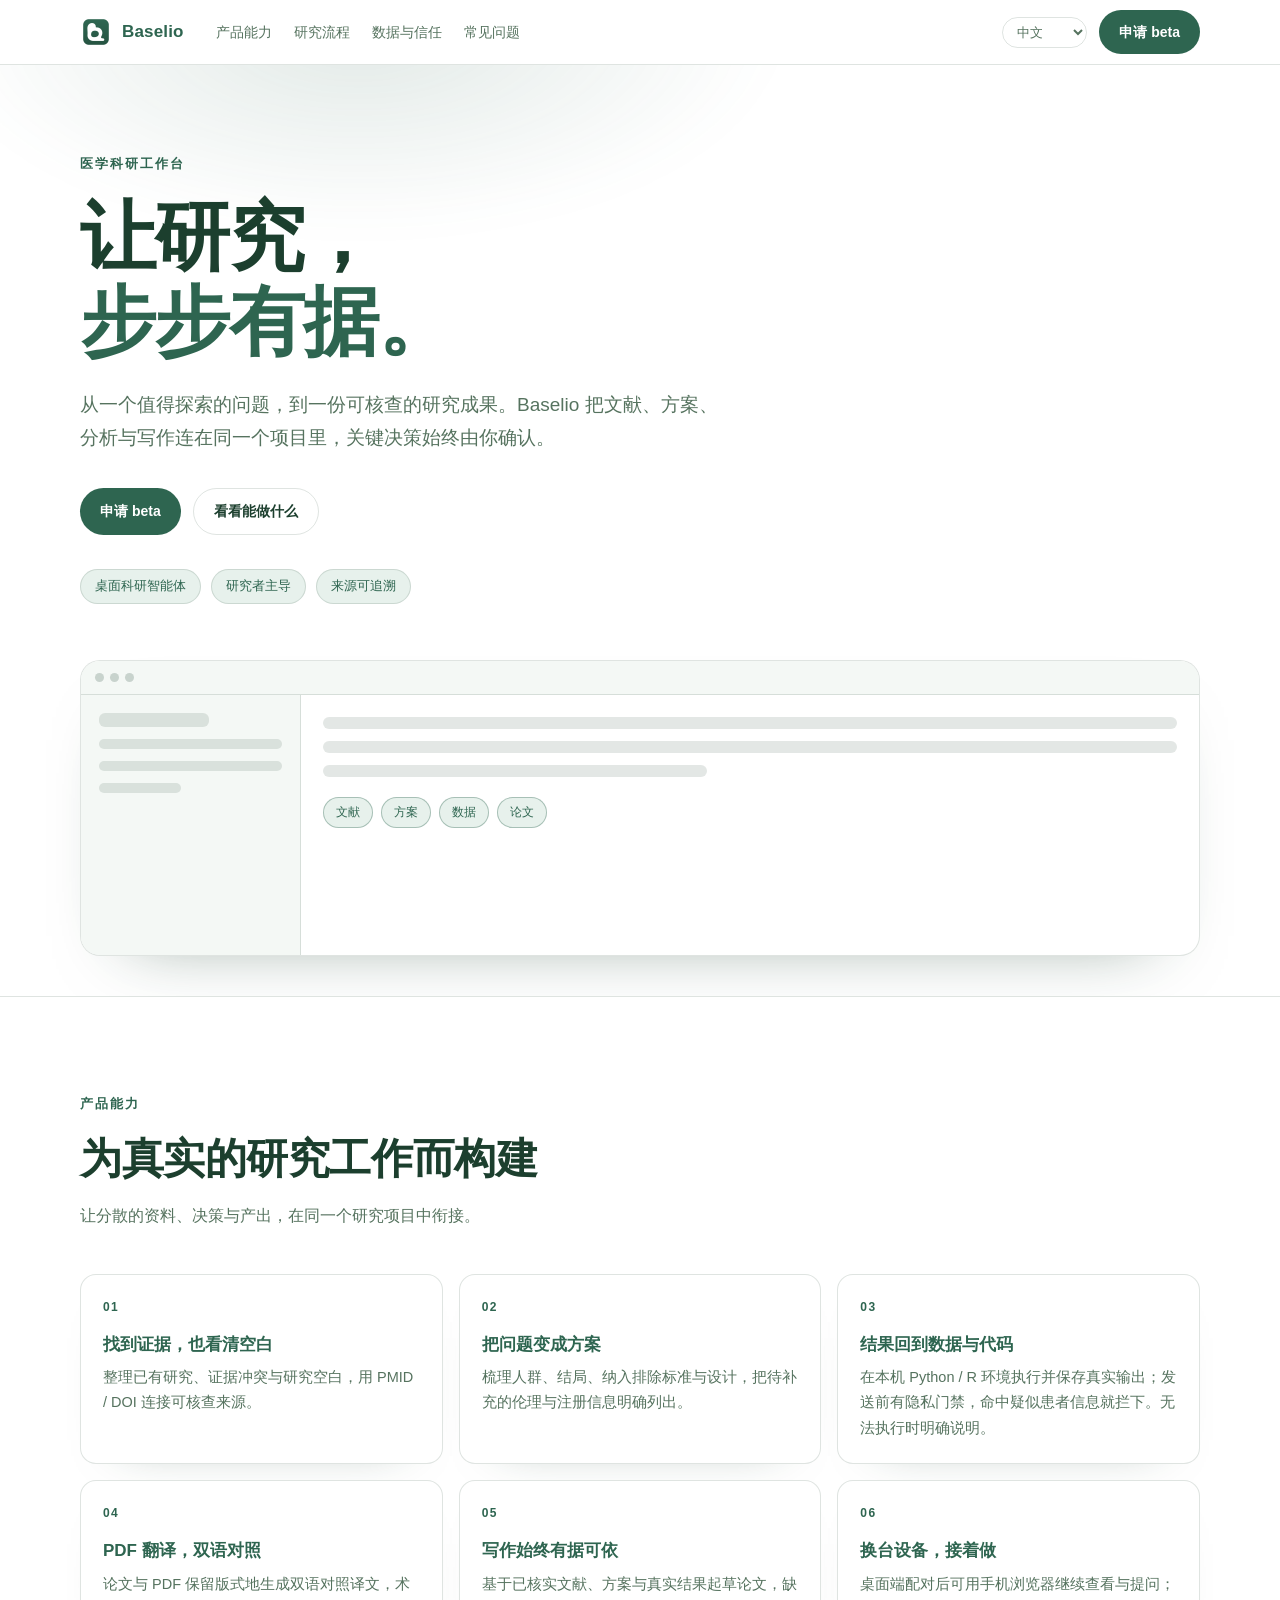
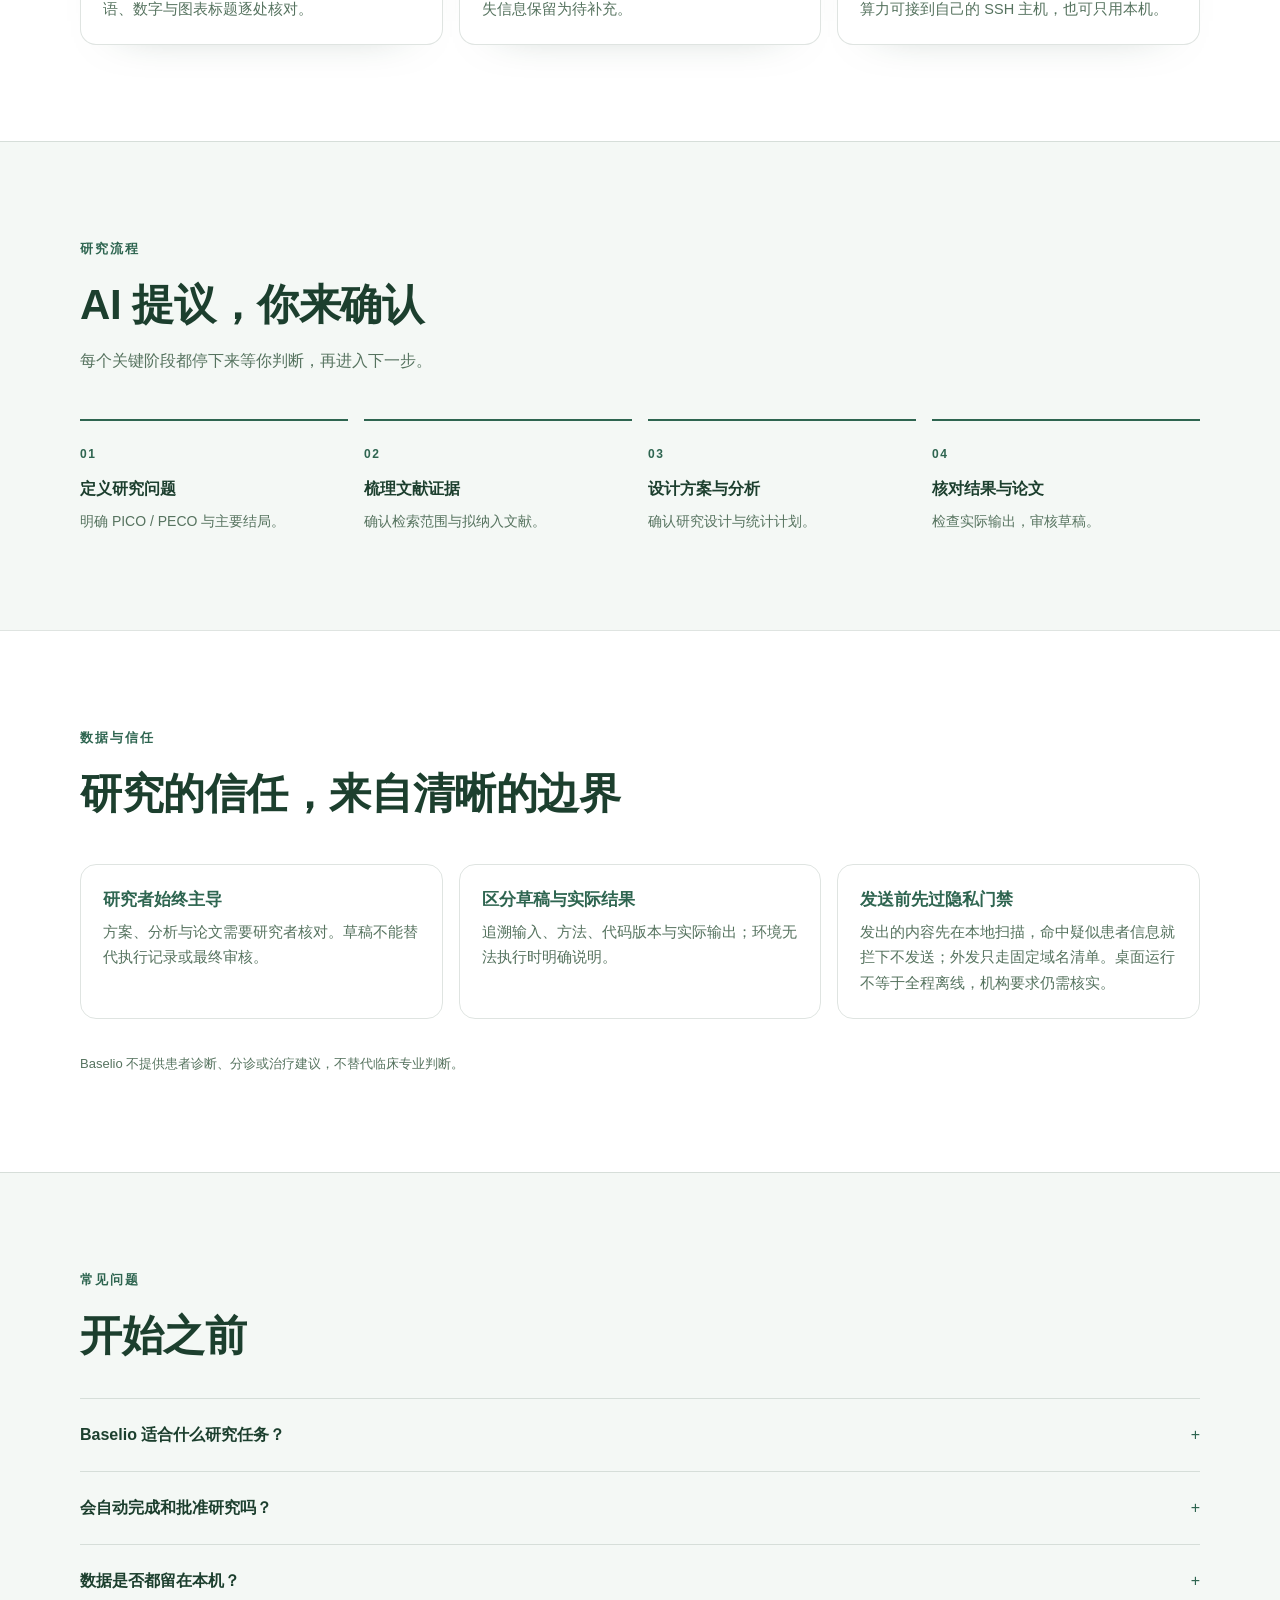
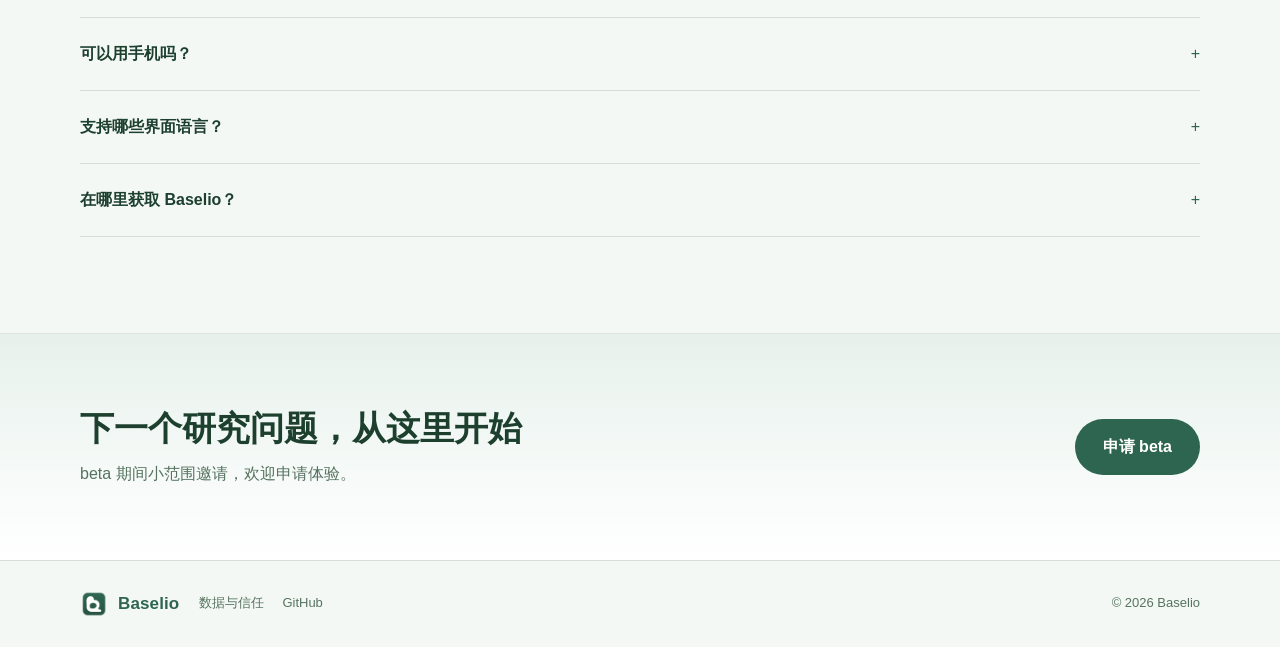
==== public/index.html @ 7313aa46 "Add the Baselio site source (static, zh/en/ja) with Pages deploy workflow" ====
<!doctype html>
<html lang="zh">
  <head>
    <meta charset="utf-8" />
    <meta name="viewport" content="width=device-width, initial-scale=1" />
    <title>Baselio — 让研究，步步有据</title>
    <meta name="description" content="Baselio 把文献、方案、分析与写作连在同一个研究项目里，关键决策始终由研究者确认。" />
    <link rel="icon" href="logo.png" />
    <link rel="stylesheet" href="styles.css" />
  </head>
  <body>
    <header class="site-header" id="top">
      <div class="wrap header-inner">
        <a class="brand" href="#top">
          <img src="logo.png" alt="" width="32" height="32" />
          <span class="brand-name">Baselio</span>
        </a>
        <nav class="nav" aria-label="主导航">
          <a href="#capabilities" data-i18n="nav.capabilities">产品能力</a>
          <a href="#workflow" data-i18n="nav.workflow">研究流程</a>
          <a href="#trust" data-i18n="nav.trust">数据与信任</a>
          <a href="#faq" data-i18n="nav.faq">常见问题</a>
        </nav>
        <div class="header-actions">
          <select id="language" class="lang" aria-label="选择语言">
            <option value="zh">中文</option>
            <option value="en">English</option>
            <option value="ja">日本語</option>
          </select>
          <a class="btn btn-primary" href="#start" data-i18n="nav.cta">申请 beta</a>
        </div>
      </div>
    </header>

    <main>
      <section class="hero">
        <div class="wrap">
          <p class="eyebrow" data-i18n="hero.eyebrow">医学科研工作台</p>
          <h1>
            <span data-i18n="hero.line1">让研究，</span><br />
            <em data-i18n="hero.line2">步步有据。</em>
          </h1>
          <p class="lede" data-i18n="hero.lede">
            从一个值得探索的问题，到一份可核查的研究成果。Baselio
            把文献、方案、分析与写作连在同一个项目里，关键决策始终由你确认。
          </p>
          <div class="hero-actions">
            <a class="btn btn-primary" href="#start" data-i18n="hero.ctaPrimary">申请 beta</a>
            <a class="btn btn-ghost" href="#capabilities" data-i18n="hero.ctaSecondary">看看能做什么</a>
          </div>
          <ul class="pills" aria-label="产品特性">
            <li data-i18n="hero.pill1">桌面科研智能体</li>
            <li data-i18n="hero.pill2">研究者主导</li>
            <li data-i18n="hero.pill3">来源可追溯</li>
          </ul>
        </div>
        <div class="wrap hero-visual" aria-hidden="true">
          <div class="screen">
            <div class="screen-bar"><span></span><span></span><span></span></div>
            <div class="screen-body">
              <div class="screen-side">
                <div class="sk sk-title"></div>
                <div class="sk"></div>
                <div class="sk"></div>
                <div class="sk sk-short"></div>
              </div>
              <div class="screen-main">
                <div class="sk sk-line"></div>
                <div class="sk sk-line"></div>
                <div class="sk sk-line sk-short"></div>
                <div class="chips">
                  <span>文献</span><span>方案</span><span>数据</span><span>论文</span>
                </div>
              </div>
            </div>
          </div>
        </div>
      </section>

      <section class="section" id="capabilities">
        <div class="wrap">
          <p class="eyebrow" data-i18n="cap.eyebrow">产品能力</p>
          <h2 data-i18n="cap.title">为真实的研究工作而构建</h2>
          <p class="section-lede" data-i18n="cap.lede">
            让分散的资料、决策与产出，在同一个研究项目中衔接。
          </p>
          <div class="grid grid-3">
            <article class="card">
              <span class="card-num">01</span>
              <h3 data-i18n="cap.1.title">找到证据，也看清空白</h3>
              <p data-i18n="cap.1.body">
                整理已有研究、证据冲突与研究空白，用 PMID / DOI 连接可核查来源。
              </p>
            </article>
            <article class="card">
              <span class="card-num">02</span>
              <h3 data-i18n="cap.2.title">把问题变成方案</h3>
              <p data-i18n="cap.2.body">
                梳理人群、结局、纳入排除标准与设计，把待补充的伦理与注册信息明确列出。
              </p>
            </article>
            <article class="card">
              <span class="card-num">03</span>
              <h3 data-i18n="cap.3.title">结果回到数据与代码</h3>
              <p data-i18n="cap.3.body">
                在本机 Python / R 环境执行并保存真实输出；发送前有隐私门禁，命中疑似患者信息就拦下。无法执行时明确说明。
              </p>
            </article>
            <article class="card">
              <span class="card-num">04</span>
              <h3 data-i18n="cap.4.title">PDF 翻译，双语对照</h3>
              <p data-i18n="cap.4.body">
                论文与 PDF 保留版式地生成双语对照译文，术语、数字与图表标题逐处核对。
              </p>
            </article>
            <article class="card">
              <span class="card-num">05</span>
              <h3 data-i18n="cap.5.title">写作始终有据可依</h3>
              <p data-i18n="cap.5.body">
                基于已核实文献、方案与真实结果起草论文，缺失信息保留为待补充。
              </p>
            </article>
            <article class="card">
              <span class="card-num">06</span>
              <h3 data-i18n="cap.6.title">换台设备，接着做</h3>
              <p data-i18n="cap.6.body">
                桌面端配对后可用手机浏览器继续查看与提问；算力可接到自己的 SSH 主机，也可只用本机。
              </p>
            </article>
          </div>
        </div>
      </section>

      <section class="section section-alt" id="workflow">
        <div class="wrap">
          <p class="eyebrow" data-i18n="flow.eyebrow">研究流程</p>
          <h2 data-i18n="flow.title">AI 提议，你来确认</h2>
          <p class="section-lede" data-i18n="flow.lede">
            每个关键阶段都停下来等你判断，再进入下一步。
          </p>
          <ol class="steps">
            <li>
              <span class="step-index">01</span>
              <h3 data-i18n="flow.1.title">定义研究问题</h3>
              <p data-i18n="flow.1.body">明确 PICO / PECO 与主要结局。</p>
            </li>
            <li>
              <span class="step-index">02</span>
              <h3 data-i18n="flow.2.title">梳理文献证据</h3>
              <p data-i18n="flow.2.body">确认检索范围与拟纳入文献。</p>
            </li>
            <li>
              <span class="step-index">03</span>
              <h3 data-i18n="flow.3.title">设计方案与分析</h3>
              <p data-i18n="flow.3.body">确认研究设计与统计计划。</p>
            </li>
            <li>
              <span class="step-index">04</span>
              <h3 data-i18n="flow.4.title">核对结果与论文</h3>
              <p data-i18n="flow.4.body">检查实际输出，审核草稿。</p>
            </li>
          </ol>
        </div>
      </section>

      <section class="section" id="trust">
        <div class="wrap">
          <p class="eyebrow" data-i18n="trust.eyebrow">数据与信任</p>
          <h2 data-i18n="trust.title">研究的信任，来自清晰的边界</h2>
          <div class="grid grid-3">
            <article class="card card-plain">
              <h3 data-i18n="trust.1.title">研究者始终主导</h3>
              <p data-i18n="trust.1.body">
                方案、分析与论文需要研究者核对。草稿不能替代执行记录或最终审核。
              </p>
            </article>
            <article class="card card-plain">
              <h3 data-i18n="trust.2.title">区分草稿与实际结果</h3>
              <p data-i18n="trust.2.body">
                追溯输入、方法、代码版本与实际输出；环境无法执行时明确说明。
              </p>
            </article>
            <article class="card card-plain">
              <h3 data-i18n="trust.3.title">发送前先过隐私门禁</h3>
              <p data-i18n="trust.3.body">
                发出的内容先在本地扫描，命中疑似患者信息就拦下不发送；外发只走固定域名清单。桌面运行不等于全程离线，机构要求仍需核实。
              </p>
            </article>
          </div>
          <p class="fineprint" data-i18n="trust.note">
            Baselio 不提供患者诊断、分诊或治疗建议，不替代临床专业判断。
          </p>
        </div>
      </section>

      <section class="section section-alt" id="faq">
        <div class="wrap">
          <p class="eyebrow" data-i18n="faq.eyebrow">常见问题</p>
          <h2 data-i18n="faq.title">开始之前</h2>
          <div class="faq">
            <details>
              <summary data-i18n="faq.1.q">Baselio 适合什么研究任务？</summary>
              <p data-i18n="faq.1.a">
                医学文献综述、新颖性初步评估、研究方案设计、去标识化数据分析与论文写作。
              </p>
            </details>
            <details>
              <summary data-i18n="faq.2.q">会自动完成和批准研究吗？</summary>
              <p data-i18n="faq.2.a">
                不会。关键步骤采用「AI 提议 → 研究者确认 → 下一阶段」。
              </p>
            </details>
            <details>
              <summary data-i18n="faq.3.q">数据是否都留在本机？</summary>
              <p data-i18n="faq.3.a">
                不能仅凭桌面应用作此保证。发送前会先做隐私检查，命中疑似患者信息就不发送；外发只走固定域名清单。请仍按机构要求判断能否外发。
              </p>
            </details>
            <details>
              <summary data-i18n="faq.4.q">可以用手机吗？</summary>
              <p data-i18n="faq.4.a">
                可以。桌面端启用远程访问并完成配对后，用手机浏览器即可继续查看与提问；桌面主机需要保持开机和联网。
              </p>
            </details>
            <details>
              <summary data-i18n="faq.5.q">支持哪些界面语言？</summary>
              <p data-i18n="faq.5.a">
                界面提供中文（简繁）、日语、英语、德语、西班牙语、法语、韩语与俄语；日语是当前 beta 的主要体验语言。
              </p>
            </details>
            <details>
              <summary data-i18n="faq.6.q">在哪里获取 Baselio？</summary>
              <p data-i18n="faq.6.a">
                beta 期间通过邀请分发；正式安装包、代码签名与自动更新渠道仍在配置中。
              </p>
            </details>
          </div>
        </div>
      </section>

      <section class="cta-band" id="start">
        <div class="wrap cta-inner">
          <div>
            <h2 data-i18n="cta.title">下一个研究问题，从这里开始</h2>
            <p data-i18n="cta.body">beta 期间小范围邀请，欢迎申请体验。</p>
          </div>
          <a class="btn btn-primary btn-lg" href="mailto:hello@baselio.dev?subject=Baselio%20beta" data-i18n="cta.button">申请 beta</a>
        </div>
      </section>
    </main>

    <footer class="site-footer">
      <div class="wrap footer-inner">
        <a class="brand" href="#top">
          <img src="logo.png" alt="" width="28" height="28" />
          <span class="brand-name">Baselio</span>
        </a>
        <nav aria-label="页脚导航">
          <a href="#trust" data-i18n="nav.trust">数据与信任</a>
          <a href="https://github.com/chenglei1479-rgb/hph-health" target="_blank" rel="noopener noreferrer">GitHub</a>
        </nav>
        <p class="copyright">© 2026 Baselio</p>
      </div>
    </footer>

    <script src="app.js"></script>
  </body>
</html>
---- public/styles.css ----
:root {
  /* Light theme, green ink: the product icon is a deep forest green (#2e6550) on white. */
  --bg: #ffffff;
  --bg-soft: #f4f8f5;
  --panel: #ffffff;
  --ink: #1c3f2e;
  --muted: #56735f;
  --line: rgba(28, 63, 46, 0.14);
  --accent: #2e6550;
  --accent-hover: #275744;
  --accent-soft: #e7f1ec;
  --radius: 16px;
  --wrap: 1120px;
}

* {
  box-sizing: border-box;
}

html {
  scroll-behavior: smooth;
}

body {
  margin: 0;
  background: var(--bg);
  color: var(--ink);
  font-family: -apple-system, BlinkMacSystemFont, "Segoe UI", "Noto Sans JP", "Noto Sans SC",
    "Hiragino Sans", "Microsoft YaHei", sans-serif;
  line-height: 1.75;
  -webkit-font-smoothing: antialiased;
}

.wrap {
  width: min(100% - 40px, var(--wrap));
  margin-inline: auto;
}

a {
  color: inherit;
  text-decoration: none;
}

/* header */
.site-header {
  position: sticky;
  top: 0;
  z-index: 20;
  backdrop-filter: blur(14px);
  background: rgba(255, 255, 255, 0.86);
  border-bottom: 1px solid var(--line);
}

.header-inner {
  display: flex;
  align-items: center;
  gap: 24px;
  height: 64px;
}

.brand {
  display: inline-flex;
  align-items: center;
  gap: 10px;
  font-weight: 700;
  letter-spacing: 0.01em;
}

.brand img {
  border-radius: 8px;
  display: block;
}

.brand-name {
  font-size: 17px;
  color: var(--accent);
}

.nav {
  display: flex;
  gap: 22px;
  margin-left: 8px;
  font-size: 14px;
  color: var(--muted);
}

.nav a:hover {
  color: var(--accent);
}

.header-actions {
  margin-left: auto;
  display: flex;
  align-items: center;
  gap: 12px;
}

.lang {
  background: transparent;
  color: var(--muted);
  border: 1px solid var(--line);
  border-radius: 999px;
  padding: 6px 10px;
  font-size: 13px;
  font-family: inherit;
}

.lang:hover {
  color: var(--accent);
  border-color: var(--accent);
}

/* buttons */
.btn {
  display: inline-flex;
  align-items: center;
  justify-content: center;
  gap: 8px;
  border-radius: 999px;
  padding: 10px 20px;
  font-size: 14px;
  font-weight: 600;
  transition: transform 0.15s ease, background 0.15s ease, border-color 0.15s ease;
}

.btn:hover {
  transform: translateY(-1px);
}

.btn-primary {
  background: var(--accent);
  color: #ffffff;
}

.btn-primary:hover {
  background: var(--accent-hover);
}

.btn-ghost {
  border: 1px solid var(--line);
  color: var(--ink);
}

.btn-ghost:hover {
  border-color: var(--accent);
  color: var(--accent);
}

.btn-lg {
  padding: 14px 28px;
  font-size: 16px;
}

/* hero */
.hero {
  padding: 88px 0 40px;
  position: relative;
  overflow: hidden;
}

.hero::before {
  content: "";
  position: absolute;
  inset: -34% 26% auto -18%;
  height: 560px;
  background: radial-gradient(closest-side, rgba(46, 101, 80, 0.14), transparent 72%);
  filter: blur(18px);
  pointer-events: none;
}

.eyebrow {
  margin: 0 0 18px;
  font-size: 13px;
  letter-spacing: 0.16em;
  text-transform: uppercase;
  color: var(--accent);
  font-weight: 600;
}

.hero h1 {
  margin: 0;
  font-size: clamp(40px, 6.4vw, 76px);
  line-height: 1.12;
  letter-spacing: -0.02em;
  font-weight: 700;
  color: var(--ink);
}

.hero h1 em {
  font-style: normal;
  color: var(--accent);
}

.lede {
  margin: 24px 0 0;
  max-width: 34em;
  font-size: clamp(16px, 1.5vw, 19px);
  color: var(--muted);
}

.hero-actions {
  display: flex;
  flex-wrap: wrap;
  gap: 12px;
  margin-top: 34px;
}

.pills {
  display: flex;
  flex-wrap: wrap;
  gap: 10px;
  list-style: none;
  margin: 34px 0 0;
  padding: 0;
  font-size: 13px;
  color: var(--muted);
}

.pills li {
  border: 1px solid var(--line);
  border-radius: 999px;
  padding: 5px 14px;
  background: var(--accent-soft);
  color: var(--accent);
}

/* hero visual (placeholder screen, no external assets) */
.hero-visual {
  margin-top: 56px;
}

.screen {
  border: 1px solid var(--line);
  border-radius: 20px;
  background: #ffffff;
  box-shadow: 0 30px 70px -50px rgba(28, 63, 46, 0.55);
  overflow: hidden;
}

.screen-bar {
  display: flex;
  gap: 6px;
  padding: 12px 14px;
  border-bottom: 1px solid var(--line);
  background: var(--bg-soft);
}

.screen-bar span {
  width: 9px;
  height: 9px;
  border-radius: 50%;
  background: rgba(28, 63, 46, 0.2);
}

.screen-body {
  display: grid;
  grid-template-columns: 220px 1fr;
  min-height: 260px;
}

.screen-side {
  border-right: 1px solid var(--line);
  padding: 18px;
  display: grid;
  gap: 12px;
  align-content: start;
  background: var(--bg-soft);
}

.screen-main {
  padding: 22px;
  display: grid;
  gap: 12px;
  align-content: start;
}

.sk {
  height: 10px;
  border-radius: 6px;
  background: rgba(28, 63, 46, 0.12);
}

.sk-title {
  width: 60%;
  height: 14px;
}

.sk-short {
  width: 45%;
}

.sk-line {
  height: 12px;
}

.chips {
  display: flex;
  gap: 8px;
  margin-top: 8px;
  font-size: 12px;
  color: var(--accent);
}

.chips span {
  border: 1px solid rgba(46, 101, 80, 0.35);
  border-radius: 999px;
  padding: 4px 12px;
  background: var(--accent-soft);
}

/* sections */
.section {
  padding: 96px 0;
  border-top: 1px solid var(--line);
}

.section-alt {
  background: var(--bg-soft);
}

.section h2 {
  margin: 0;
  font-size: clamp(28px, 3.6vw, 42px);
  line-height: 1.24;
  letter-spacing: -0.01em;
  color: var(--ink);
}

.section-lede {
  margin: 16px 0 0;
  max-width: 36em;
  color: var(--muted);
}

.grid {
  display: grid;
  gap: 16px;
  margin-top: 44px;
}

.grid-4 {
  grid-template-columns: repeat(4, 1fr);
}

.grid-3 {
  grid-template-columns: repeat(3, 1fr);
}

.card {
  border: 1px solid var(--line);
  border-radius: var(--radius);
  padding: 22px;
  background: #ffffff;
  box-shadow: 0 20px 48px -44px rgba(28, 63, 46, 0.5);
}

.card-plain {
  background: transparent;
  box-shadow: none;
}

.card-num {
  display: block;
  font-size: 12px;
  letter-spacing: 0.12em;
  color: var(--accent);
  margin-bottom: 14px;
  font-weight: 600;
}

.card h3 {
  margin: 0 0 8px;
  font-size: 17px;
  line-height: 1.5;
  color: var(--accent);
}

.card p {
  margin: 0;
  color: var(--muted);
  font-size: 14.5px;
}

/* steps */
.steps {
  list-style: none;
  margin: 44px 0 0;
  padding: 0;
  display: grid;
  grid-template-columns: repeat(4, 1fr);
  gap: 16px;
}

.steps li {
  border-top: 2px solid var(--accent);
  padding-top: 18px;
}

.step-index {
  font-size: 12px;
  letter-spacing: 0.14em;
  color: var(--accent);
  font-weight: 600;
}

.steps h3 {
  margin: 8px 0 6px;
  font-size: 16px;
  color: var(--ink);
}

.steps p {
  margin: 0;
  color: var(--muted);
  font-size: 14px;
}

.fineprint {
  margin: 34px 0 0;
  font-size: 13px;
  color: var(--muted);
}

/* faq */
.faq {
  margin-top: 36px;
  border-top: 1px solid var(--line);
}

.faq details {
  border-bottom: 1px solid var(--line);
  padding: 4px 0;
}

.faq summary {
  cursor: pointer;
  list-style: none;
  padding: 18px 0;
  font-weight: 600;
  display: flex;
  justify-content: space-between;
  gap: 16px;
  color: var(--ink);
}

.faq summary::-webkit-details-marker {
  display: none;
}

.faq summary::after {
  content: "+";
  color: var(--accent);
  font-weight: 400;
}

.faq details[open] summary::after {
  content: "–";
}

.faq p {
  margin: 0 0 18px;
  color: var(--muted);
  max-width: 62em;
}

/* cta band */
.cta-band {
  padding: 72px 0;
  border-top: 1px solid var(--line);
  background: linear-gradient(180deg, var(--accent-soft), #ffffff);
}

.cta-inner {
  display: flex;
  align-items: center;
  justify-content: space-between;
  gap: 28px;
  flex-wrap: wrap;
}

.cta-inner h2 {
  margin: 0;
  font-size: clamp(24px, 2.8vw, 34px);
  line-height: 1.3;
  color: var(--ink);
}

.cta-inner p {
  margin: 10px 0 0;
  color: var(--muted);
}

/* footer */
.site-footer {
  border-top: 1px solid var(--line);
  padding: 28px 0;
  background: var(--bg-soft);
}

.footer-inner {
  display: flex;
  align-items: center;
  gap: 20px;
  flex-wrap: wrap;
  font-size: 13px;
  color: var(--muted);
}

.footer-inner nav {
  display: flex;
  gap: 18px;
}

.footer-inner nav a:hover {
  color: var(--accent);
}

.copyright {
  margin: 0 0 0 auto;
}

@media (max-width: 900px) {
  .nav {
    display: none;
  }

  .grid-4,
  .grid-3,
  .steps {
    grid-template-columns: 1fr 1fr;
  }

  .screen-body {
    grid-template-columns: 1fr;
  }

  .screen-side {
    display: none;
  }
}

@media (max-width: 600px) {
  .hero {
    padding-top: 56px;
  }

  .grid-4,
  .grid-3,
  .steps {
    grid-template-columns: 1fr;
  }

  .header-actions .btn {
    display: none;
  }
}
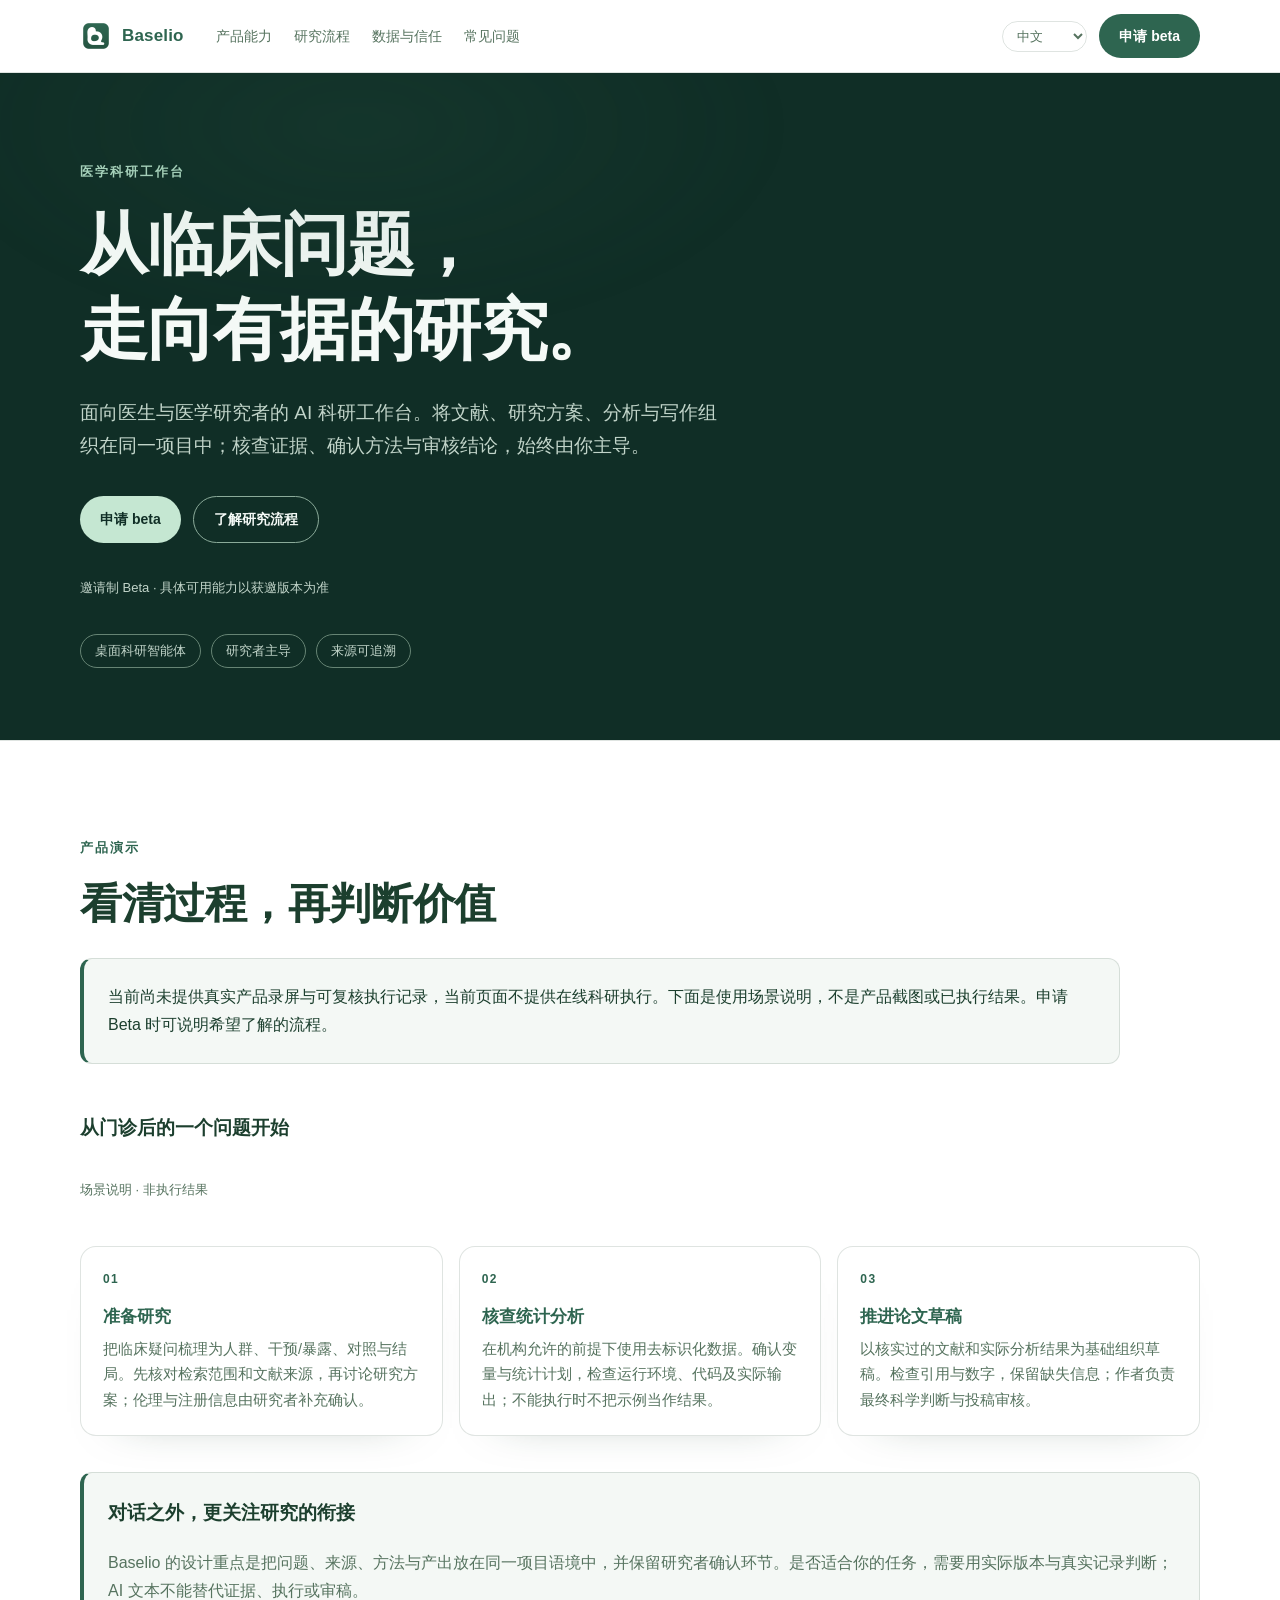
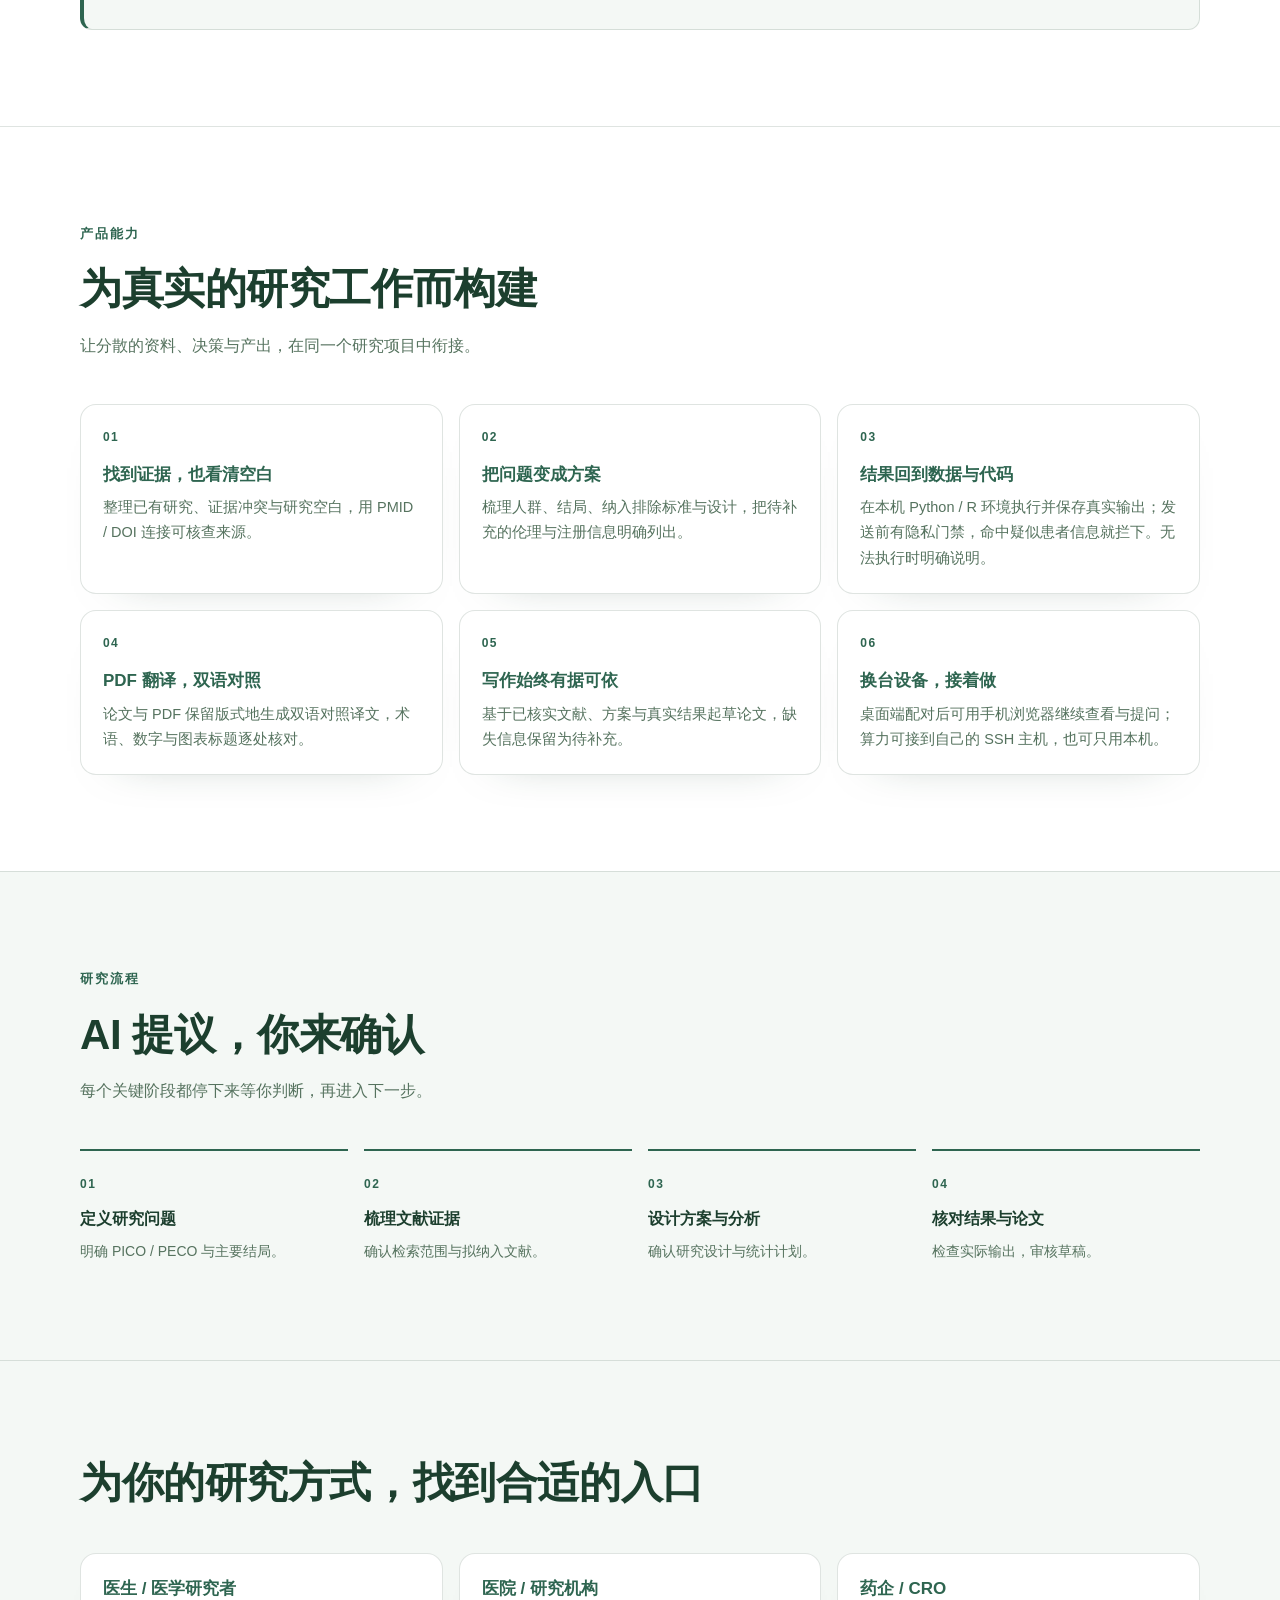
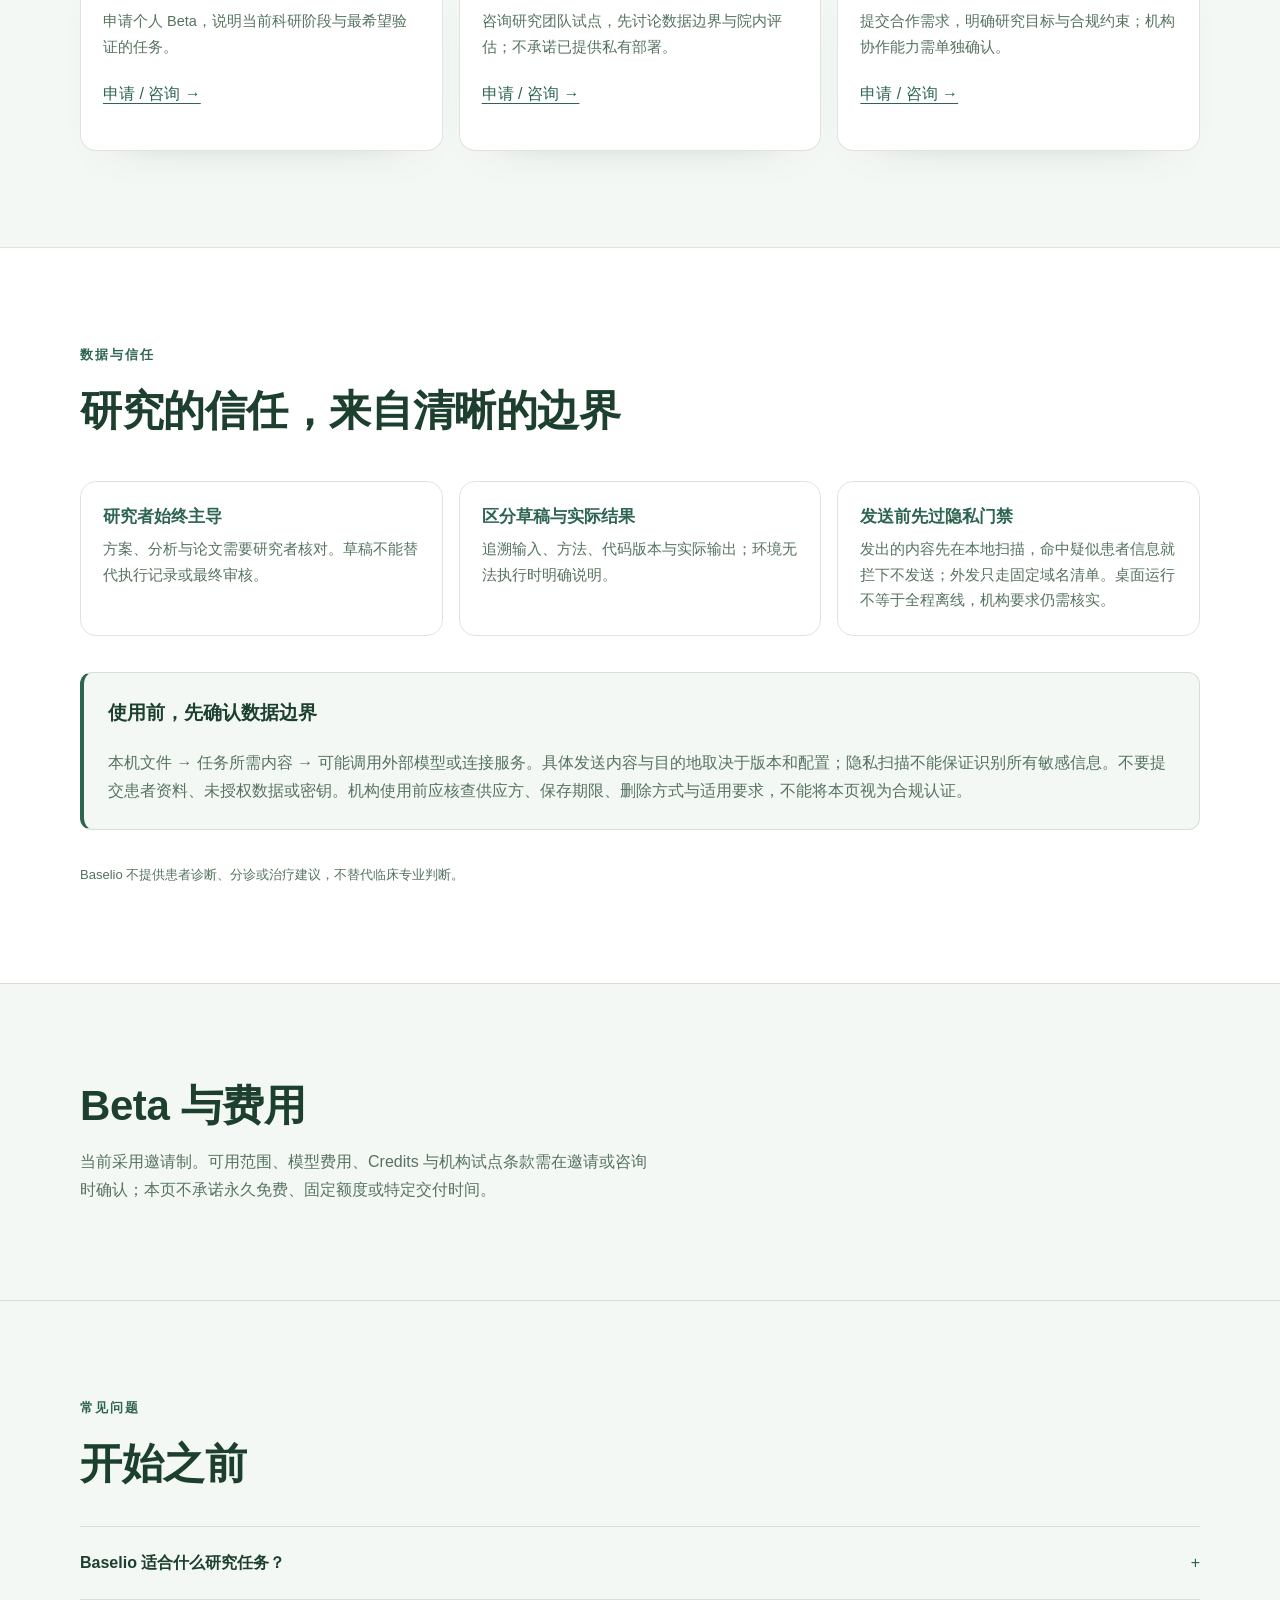
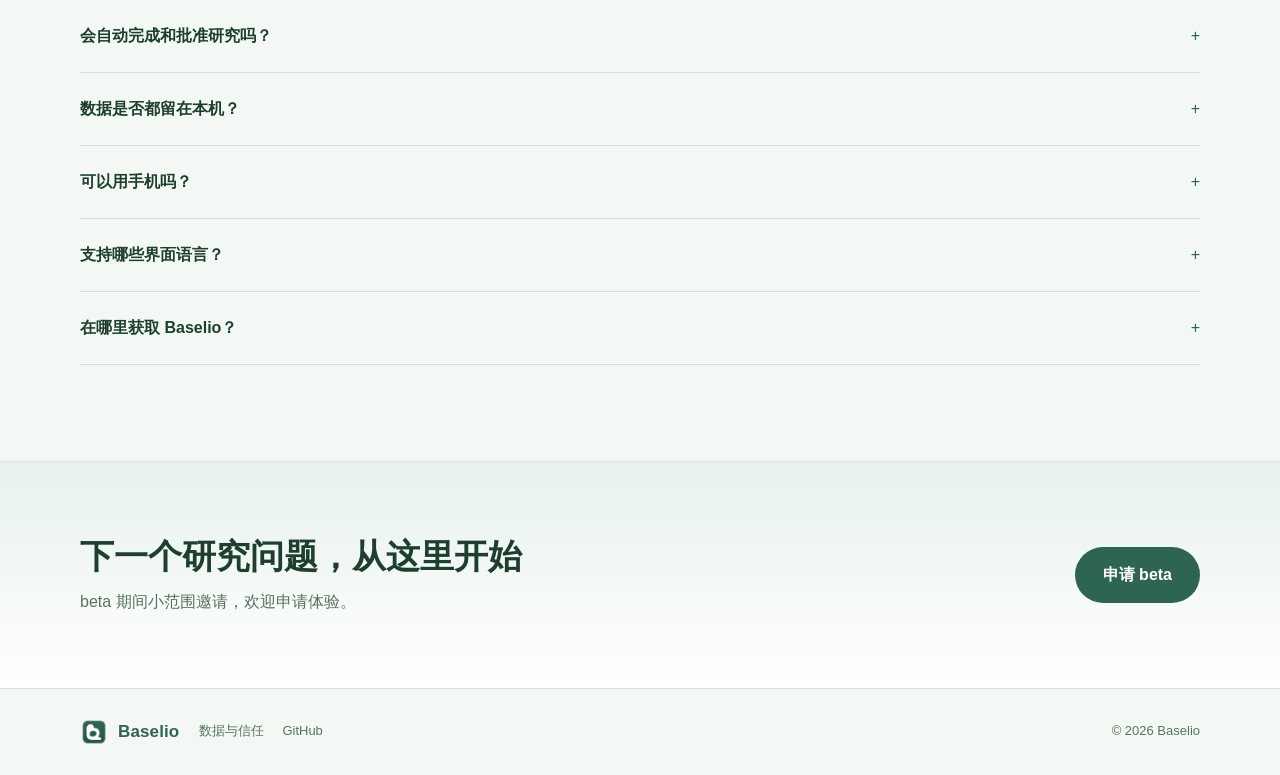
==== commit 6dcc39f3: "Redesign research landing page and honest multilingual beta enquiry" ====
--- a/public/index.html
+++ b/public/index.html
@@ -9,74 +9,83 @@
     <link rel="stylesheet" href="styles.css" />
   </head>
   <body>
+    <a href="#main" class="skip-link" data-i18n="skip">跳至正文</a>
     <header class="site-header" id="top">
       <div class="wrap header-inner">
         <a class="brand" href="#top">
           <img src="logo.png" alt="" width="32" height="32" />
           <span class="brand-name">Baselio</span>
         </a>
-        <nav class="nav" aria-label="主导航">
+        <nav class="nav" aria-label="主导航" data-i18n-aria="a11y.nav">
           <a href="#capabilities" data-i18n="nav.capabilities">产品能力</a>
           <a href="#workflow" data-i18n="nav.workflow">研究流程</a>
           <a href="#trust" data-i18n="nav.trust">数据与信任</a>
           <a href="#faq" data-i18n="nav.faq">常见问题</a>
         </nav>
         <div class="header-actions">
-          <select id="language" class="lang" aria-label="选择语言">
+          <select id="language" class="lang" aria-label="选择语言" data-i18n-aria="a11y.language">
             <option value="zh">中文</option>
             <option value="en">English</option>
             <option value="ja">日本語</option>
           </select>
-          <a class="btn btn-primary" href="#start" data-i18n="nav.cta">申请 beta</a>
+          <a class="btn btn-primary" href="beta.html" data-i18n="nav.cta">申请 beta</a>
         </div>
       </div>
     </header>
 
-    <main>
+    <main id="main" tabindex="-1">
       <section class="hero">
         <div class="wrap">
           <p class="eyebrow" data-i18n="hero.eyebrow">医学科研工作台</p>
           <h1>
-            <span data-i18n="hero.line1">让研究，</span><br />
-            <em data-i18n="hero.line2">步步有据。</em>
+            <span data-i18n="hero.line1">从临床问题，</span>
+<br />
+            <em data-i18n="hero.line2">走向有据的研究。</em>
           </h1>
-          <p class="lede" data-i18n="hero.lede">
-            从一个值得探索的问题，到一份可核查的研究成果。Baselio
-            把文献、方案、分析与写作连在同一个项目里，关键决策始终由你确认。
-          </p>
+          <p class="lede" data-i18n="hero.lede">面向医生与医学研究者的 AI 科研工作台。将文献、研究方案、分析与写作组织在同一项目中；核查证据、确认方法与审核结论，始终由你主导。</p>
           <div class="hero-actions">
-            <a class="btn btn-primary" href="#start" data-i18n="hero.ctaPrimary">申请 beta</a>
-            <a class="btn btn-ghost" href="#capabilities" data-i18n="hero.ctaSecondary">看看能做什么</a>
-          </div>
-          <ul class="pills" aria-label="产品特性">
+            <a class="btn btn-primary" href="beta.html" data-i18n="hero.ctaPrimary">申请 beta</a>
+            <a class="btn btn-ghost" href="#demo" data-i18n="hero.ctaSecondary">了解研究流程</a>
+          </div>
+          <p class="fineprint" data-i18n="hero.status">邀请制 Beta · 具体可用能力以获邀版本为准</p>
+<ul class="pills" aria-label="产品特性" data-i18n-aria="a11y.pills">
             <li data-i18n="hero.pill1">桌面科研智能体</li>
             <li data-i18n="hero.pill2">研究者主导</li>
             <li data-i18n="hero.pill3">来源可追溯</li>
           </ul>
         </div>
-        <div class="wrap hero-visual" aria-hidden="true">
-          <div class="screen">
-            <div class="screen-bar"><span></span><span></span><span></span></div>
-            <div class="screen-body">
-              <div class="screen-side">
-                <div class="sk sk-title"></div>
-                <div class="sk"></div>
-                <div class="sk"></div>
-                <div class="sk sk-short"></div>
-              </div>
-              <div class="screen-main">
-                <div class="sk sk-line"></div>
-                <div class="sk sk-line"></div>
-                <div class="sk sk-line sk-short"></div>
-                <div class="chips">
-                  <span>文献</span><span>方案</span><span>数据</span><span>论文</span>
-                </div>
-              </div>
-            </div>
-          </div>
-        </div>
-      </section>
-
+      </section>
+
+<section class="section demo-section" id="demo">
+<div class="wrap">
+<p class="eyebrow" data-i18n="demo.eyebrow">产品演示</p>
+<h2 data-i18n="demo.title">看清过程，再判断价值</h2>
+<p class="demo-note" data-i18n="demo.body">当前尚未提供真实产品录屏与可复核执行记录，当前页面不提供在线科研执行。下面是使用场景说明，不是产品截图或已执行结果。申请 Beta 时可说明希望了解的流程。</p>
+<h3 data-i18n="scenes.title">从门诊后的一个问题开始</h3>
+<p class="fineprint" data-i18n="scenes.note">场景说明 · 非执行结果</p>
+<div class="grid grid-3">
+<article class="card">
+<span class="card-num">01</span>
+<h3 data-i18n="scene.0.title">准备研究</h3>
+<p data-i18n="scene.0.body">把临床疑问梳理为人群、干预/暴露、对照与结局。先核对检索范围和文献来源，再讨论研究方案；伦理与注册信息由研究者补充确认。</p>
+</article>
+<article class="card">
+<span class="card-num">02</span>
+<h3 data-i18n="scene.1.title">核查统计分析</h3>
+<p data-i18n="scene.1.body">在机构允许的前提下使用去标识化数据。确认变量与统计计划，检查运行环境、代码及实际输出；不能执行时不把示例当作结果。</p>
+</article>
+<article class="card">
+<span class="card-num">03</span>
+<h3 data-i18n="scene.2.title">推进论文草稿</h3>
+<p data-i18n="scene.2.body">以核实过的文献和实际分析结果为基础组织草稿。检查引用与数字，保留缺失信息；作者负责最终科学判断与投稿审核。</p>
+</article>
+</div>
+<aside class="evidence-note">
+<h3 data-i18n="difference.title">对话之外，更关注研究的衔接</h3>
+<p data-i18n="difference.body">Baselio 的设计重点是把问题、来源、方法与产出放在同一项目语境中，并保留研究者确认环节。是否适合你的任务，需要用实际版本与真实记录判断；AI 文本不能替代证据、执行或审稿。</p>
+</aside>
+</div>
+</section>
       <section class="section" id="capabilities">
         <div class="wrap">
           <p class="eyebrow" data-i18n="cap.eyebrow">产品能力</p>
@@ -163,6 +172,28 @@
         </div>
       </section>
 
+<section class="section section-alt" id="audience">
+<div class="wrap">
+<h2 data-i18n="audience.title">为你的研究方式，找到合适的入口</h2>
+<div class="grid grid-3">
+<article class="card">
+<h3 data-i18n="audience.0.title">医生 / 医学研究者</h3>
+<p data-i18n="audience.0.body">申请个人 Beta，说明当前科研阶段与最希望验证的任务。</p>
+<a href="beta.html?role=0" class="text-link" data-i18n="audience.link">申请 / 咨询 →</a>
+</article>
+<article class="card">
+<h3 data-i18n="audience.1.title">医院 / 研究机构</h3>
+<p data-i18n="audience.1.body">咨询研究团队试点，先讨论数据边界与院内评估；不承诺已提供私有部署。</p>
+<a href="beta.html?role=1" class="text-link" data-i18n="audience.link">申请 / 咨询 →</a>
+</article>
+<article class="card">
+<h3 data-i18n="audience.2.title">药企 / CRO</h3>
+<p data-i18n="audience.2.body">提交合作需求，明确研究目标与合规约束；机构协作能力需单独确认。</p>
+<a href="beta.html?role=2" class="text-link" data-i18n="audience.link">申请 / 咨询 →</a>
+</article>
+</div>
+</div>
+</section>
       <section class="section" id="trust">
         <div class="wrap">
           <p class="eyebrow" data-i18n="trust.eyebrow">数据与信任</p>
@@ -187,12 +218,22 @@
               </p>
             </article>
           </div>
-          <p class="fineprint" data-i18n="trust.note">
+          <aside class="evidence-note">
+<h3 data-i18n="privacy.title">使用前，先确认数据边界</h3>
+<p data-i18n="privacy.body">本机文件 → 任务所需内容 → 可能调用外部模型或连接服务。具体发送内容与目的地取决于版本和配置；隐私扫描不能保证识别所有敏感信息。不要提交患者资料、未授权数据或密钥。机构使用前应核查供应方、保存期限、删除方式与适用要求，不能将本页视为合规认证。</p>
+</aside>
+<p class="fineprint" data-i18n="trust.note">
             Baselio 不提供患者诊断、分诊或治疗建议，不替代临床专业判断。
           </p>
         </div>
       </section>
 
+<section class="section section-alt">
+<div class="wrap">
+<h2 data-i18n="pricing.title">Beta 与费用</h2>
+<p class="section-lede" data-i18n="pricing.body">当前采用邀请制。可用范围、模型费用、Credits 与机构试点条款需在邀请或咨询时确认；本页不承诺永久免费、固定额度或特定交付时间。</p>
+</div>
+</section>
       <section class="section section-alt" id="faq">
         <div class="wrap">
           <p class="eyebrow" data-i18n="faq.eyebrow">常见问题</p>
@@ -244,7 +285,7 @@
             <h2 data-i18n="cta.title">下一个研究问题，从这里开始</h2>
             <p data-i18n="cta.body">beta 期间小范围邀请，欢迎申请体验。</p>
           </div>
-          <a class="btn btn-primary btn-lg" href="mailto:hello@baselio.dev?subject=Baselio%20beta" data-i18n="cta.button">申请 beta</a>
+          <a class="btn btn-primary btn-lg" href="beta.html" data-i18n="cta.button">申请 beta</a>
         </div>
       </section>
     </main>
@@ -255,7 +296,7 @@
           <img src="logo.png" alt="" width="28" height="28" />
           <span class="brand-name">Baselio</span>
         </a>
-        <nav aria-label="页脚导航">
+        <nav aria-label="页脚导航" data-i18n-aria="a11y.footer">
           <a href="#trust" data-i18n="nav.trust">数据与信任</a>
           <a href="https://github.com/chenglei1479-rgb/hph-health" target="_blank" rel="noopener noreferrer">GitHub</a>
         </nav>
@@ -263,6 +304,7 @@
       </div>
     </footer>
 
-    <script src="app.js"></script>
+    <script src="app.js">
+</script>
   </body>
 </html>
--- a/public/styles.css
+++ b/public/styles.css
@@ -224,90 +224,6 @@
   color: var(--accent);
 }
 
-/* hero visual (placeholder screen, no external assets) */
-.hero-visual {
-  margin-top: 56px;
-}
-
-.screen {
-  border: 1px solid var(--line);
-  border-radius: 20px;
-  background: #ffffff;
-  box-shadow: 0 30px 70px -50px rgba(28, 63, 46, 0.55);
-  overflow: hidden;
-}
-
-.screen-bar {
-  display: flex;
-  gap: 6px;
-  padding: 12px 14px;
-  border-bottom: 1px solid var(--line);
-  background: var(--bg-soft);
-}
-
-.screen-bar span {
-  width: 9px;
-  height: 9px;
-  border-radius: 50%;
-  background: rgba(28, 63, 46, 0.2);
-}
-
-.screen-body {
-  display: grid;
-  grid-template-columns: 220px 1fr;
-  min-height: 260px;
-}
-
-.screen-side {
-  border-right: 1px solid var(--line);
-  padding: 18px;
-  display: grid;
-  gap: 12px;
-  align-content: start;
-  background: var(--bg-soft);
-}
-
-.screen-main {
-  padding: 22px;
-  display: grid;
-  gap: 12px;
-  align-content: start;
-}
-
-.sk {
-  height: 10px;
-  border-radius: 6px;
-  background: rgba(28, 63, 46, 0.12);
-}
-
-.sk-title {
-  width: 60%;
-  height: 14px;
-}
-
-.sk-short {
-  width: 45%;
-}
-
-.sk-line {
-  height: 12px;
-}
-
-.chips {
-  display: flex;
-  gap: 8px;
-  margin-top: 8px;
-  font-size: 12px;
-  color: var(--accent);
-}
-
-.chips span {
-  border: 1px solid rgba(46, 101, 80, 0.35);
-  border-radius: 999px;
-  padding: 4px 12px;
-  background: var(--accent-soft);
-}
-
 /* sections */
 .section {
   padding: 96px 0;
@@ -554,3 +470,54 @@
     display: none;
   }
 }
+
+/* Research-led landing page and accessible beta enquiry. */
+body { overflow-wrap: anywhere; }
+section, main { scroll-margin-top: 140px; }
+:focus-visible { outline: 3px solid #9b560b; outline-offset: 5px; }
+.skip-link { position: fixed; top: -100px; left: 16px; z-index: 100; padding: 12px 20px; background: white; color: var(--ink); }
+.skip-link:focus { top: 12px; }
+.hero { background: #102e26; padding: 88px 0 72px; }
+.hero h1, .hero h1 em { color: #f5faf7; }
+.hero .eyebrow { color: #acd6bf; }
+.hero .lede, .hero .fineprint { color: #c1d4c9; }
+.hero .btn-primary { background: #c5e7d2; color: #102e26; }
+.hero .btn-ghost { color: #f5faf7; border-color: #8bab9a; }
+.hero .pills li { background: transparent; color: #c1d4c9; border-color: #668474; }
+.hero h1 { max-width: 16em; font-size: clamp(36px, 5.4vw, 68px); line-height: 1.25; }
+.demo-note, .evidence-note { padding: 24px; border: 1px solid var(--line); border-left: 4px solid var(--accent); border-radius: 12px; background: var(--bg-soft); }
+.demo-note { max-width: 65em; margin: 28px 0 48px; }
+.evidence-note { margin-top: 36px; }
+.evidence-note h3 { margin-top: 0; }
+.evidence-note p { color: var(--muted); margin-bottom: 0; }
+.text-link { display: inline-block; color: var(--accent); text-decoration: underline; text-underline-offset: 4px; margin: 20px 0; }
+.beta-wrap { max-width: 760px; }
+.beta-wrap h1 { font-size: clamp(30px, 4vw, 48px); line-height: 1.3; }
+form { display: grid; gap: 12px; margin-top: 36px; }
+form label { font-weight: 600; }
+input, select, textarea, button { font: inherit; }
+form select, form input:not([type=checkbox]), textarea { width: 100%; min-height: 48px; padding: 10px 12px; color: var(--ink); background: white; border: 1px solid #6d8678; border-radius: 8px; }
+form .fineprint { margin: 8px 0; }
+.consent { display: flex; align-items: flex-start; gap: 12px; }
+.consent input { flex: 0 0 auto; width: 20px; height: 20px; margin-top: 6px; }
+button { cursor: pointer; border: 0; min-height: 48px; }
+form button { justify-self: start; margin-top: 12px; }
+textarea { display: block; margin: 12px 0 20px; resize: vertical; }
+[hidden] { display: none !important; }
+#draft-status { font-weight: 600; }
+.header-inner { height: auto; min-height: 72px; flex-wrap: wrap; padding-block: 12px; }
+@media (max-width: 900px) {
+  .nav { display: flex; order: 3; flex-basis: 100%; flex-wrap: wrap; gap: 12px 24px; margin-left: 0; }
+  .header-inner { gap: 12px; }
+  .nav a { padding-block: 6px; }
+}
+@media (max-width: 600px) {
+  .hero { padding: 48px 0; }
+  .section { padding: 56px 0; }
+  .demo-note, .evidence-note { padding: 18px; }
+  .footer-inner nav { flex-wrap: wrap; }
+}
+@media (prefers-reduced-motion: reduce) {
+  html { scroll-behavior: auto; }
+  *, *::before, *::after { transition: none !important; animation: none !important; }
+}
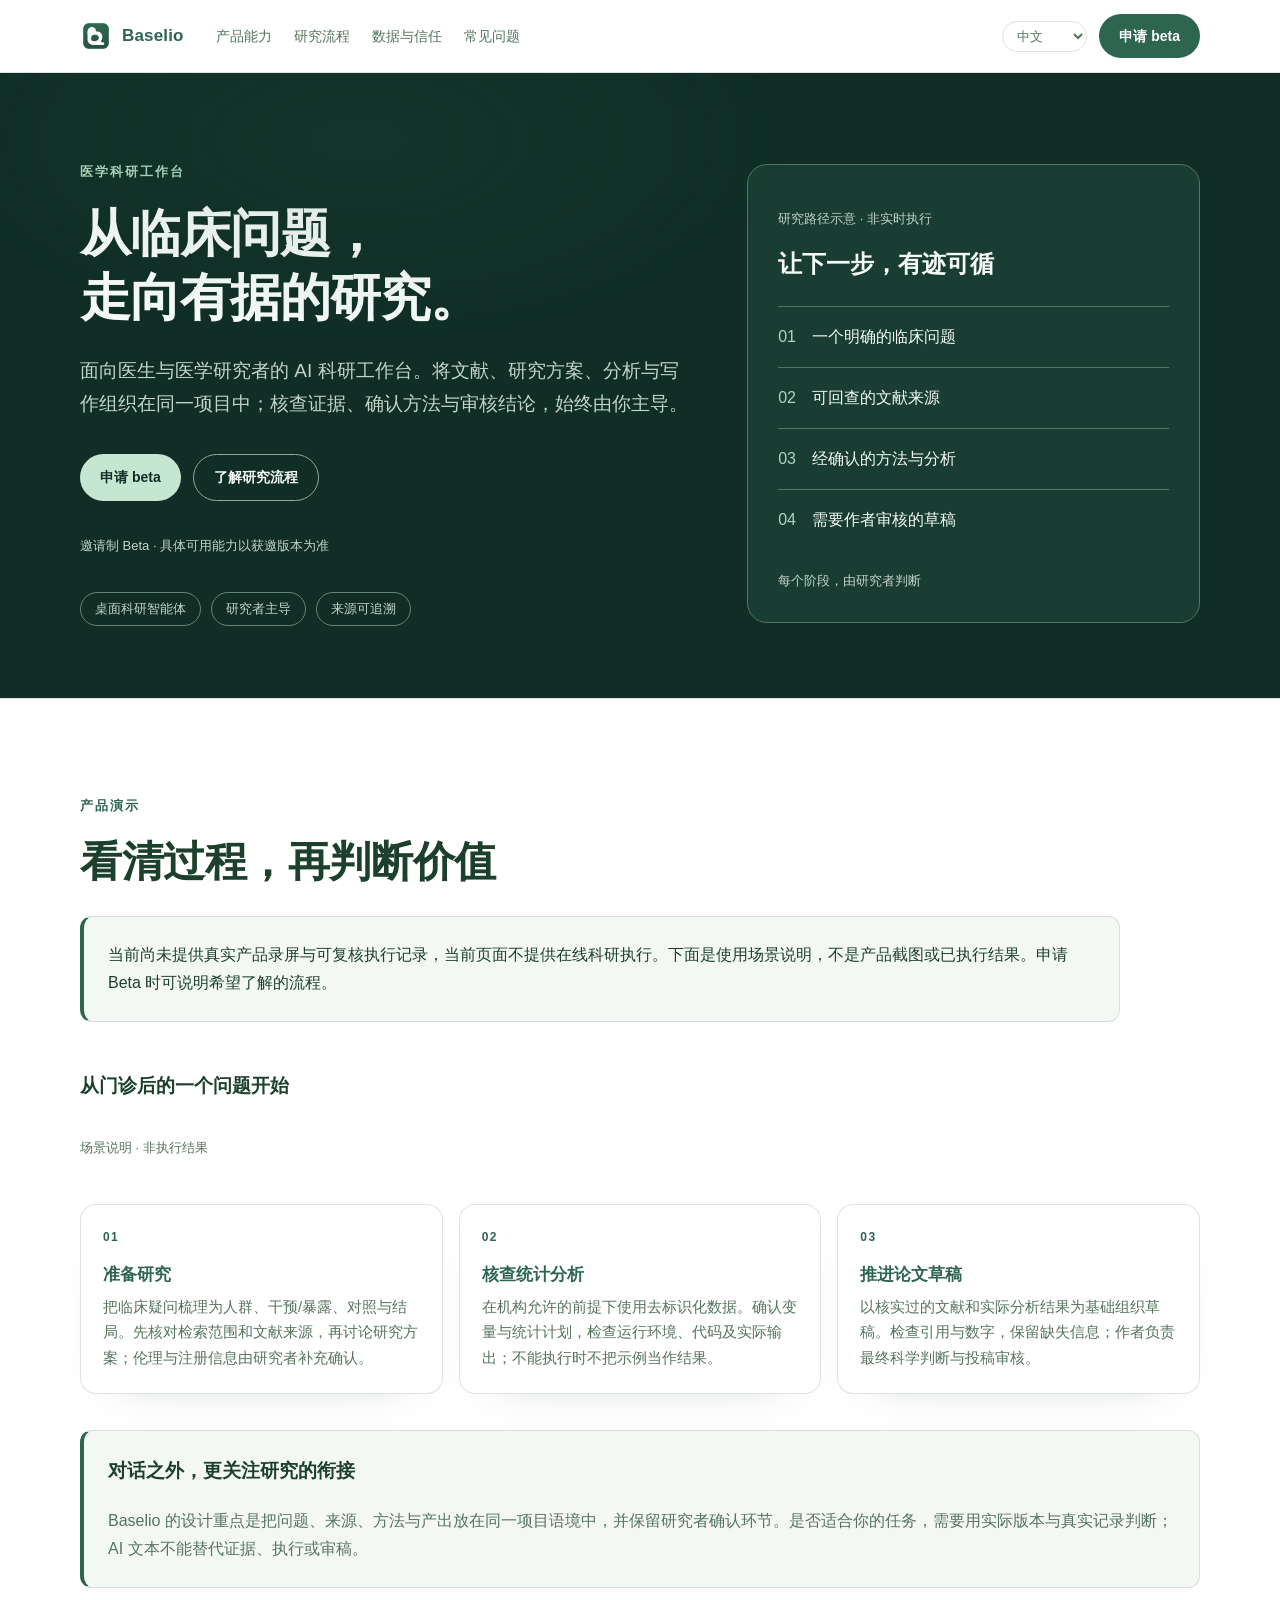
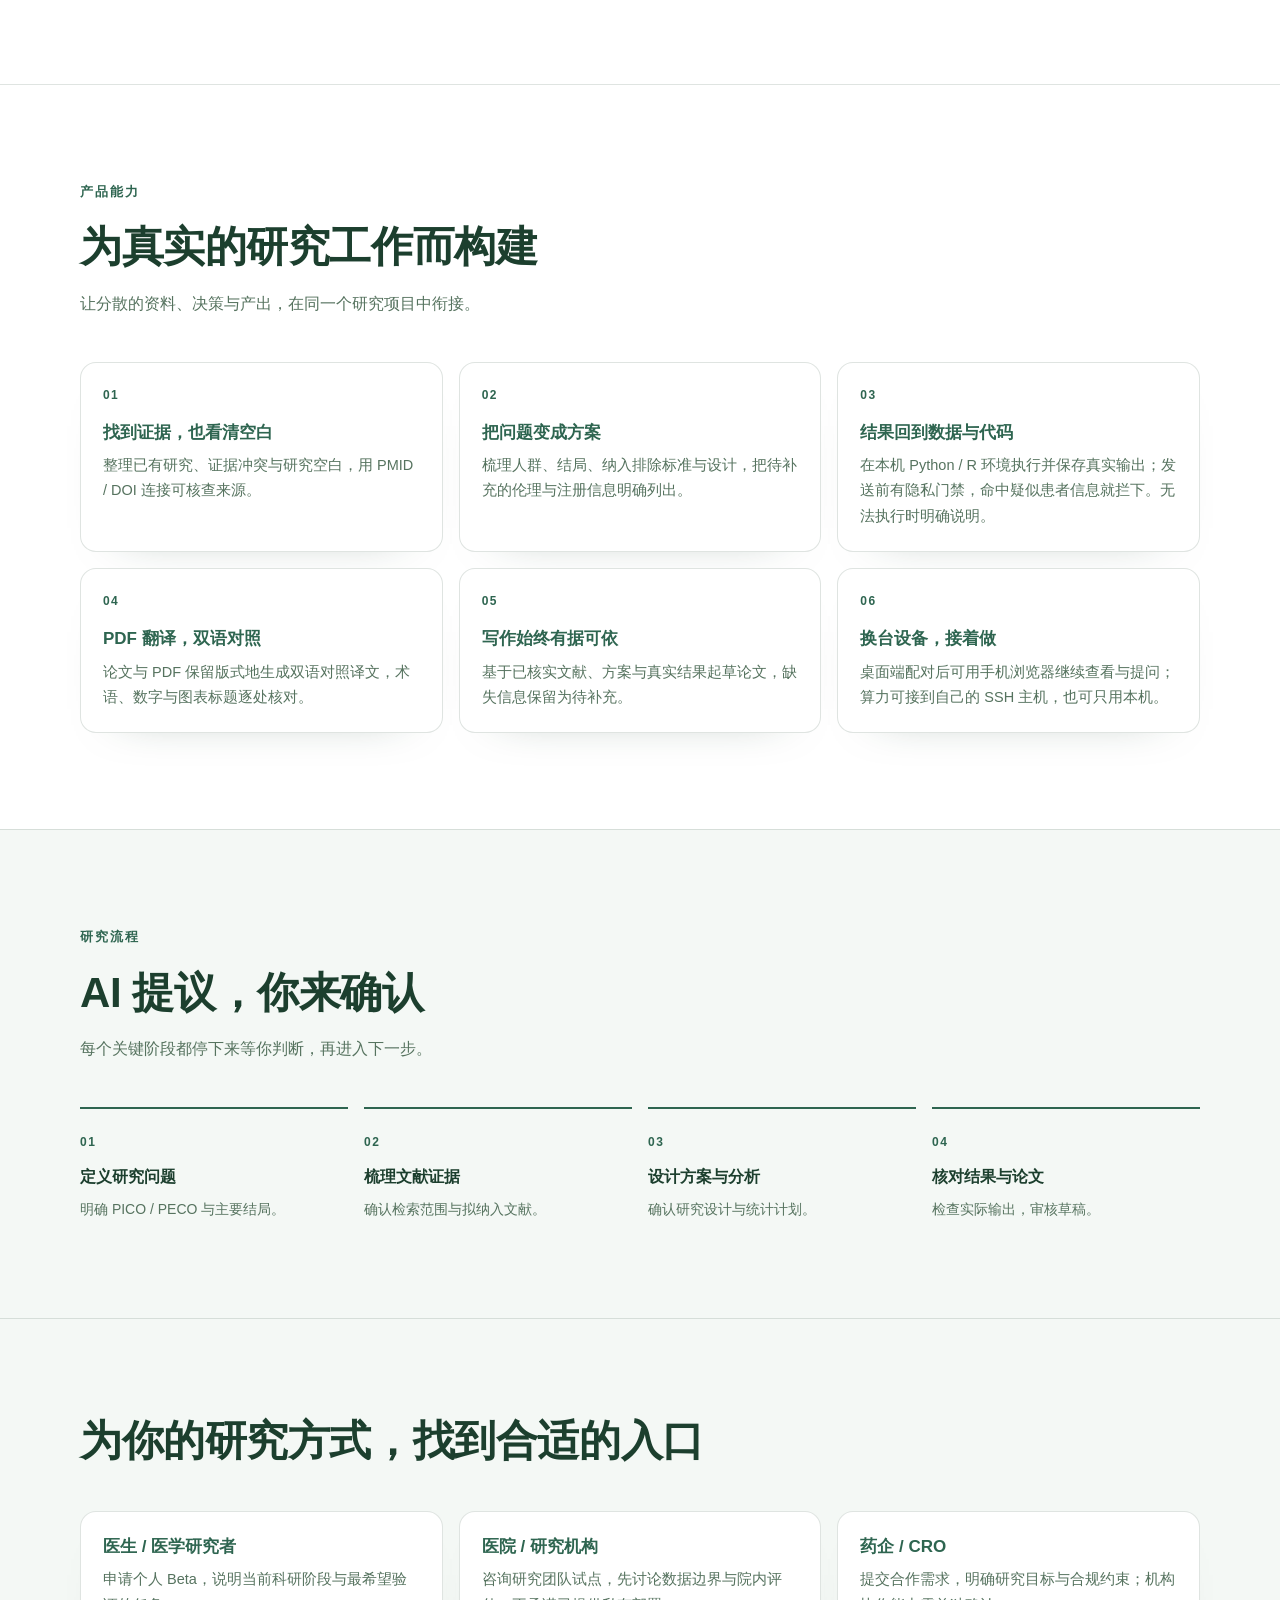
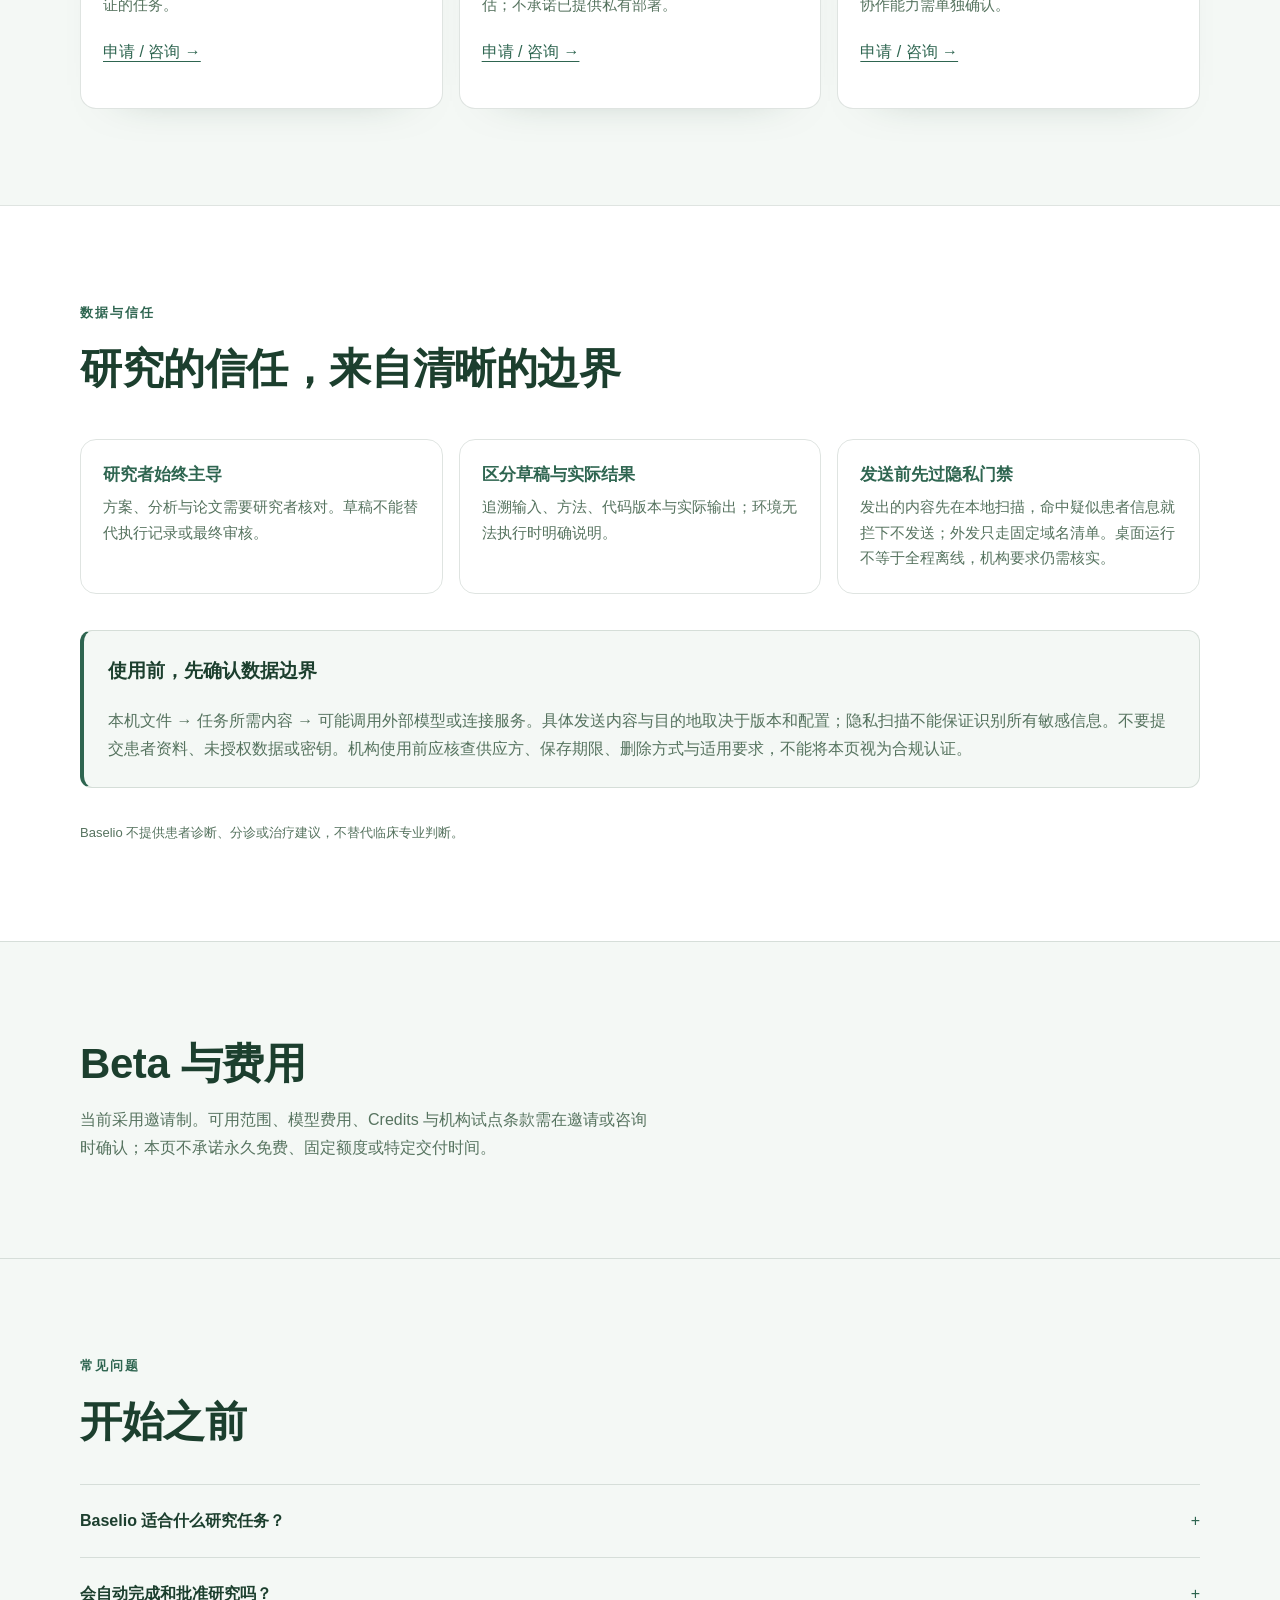
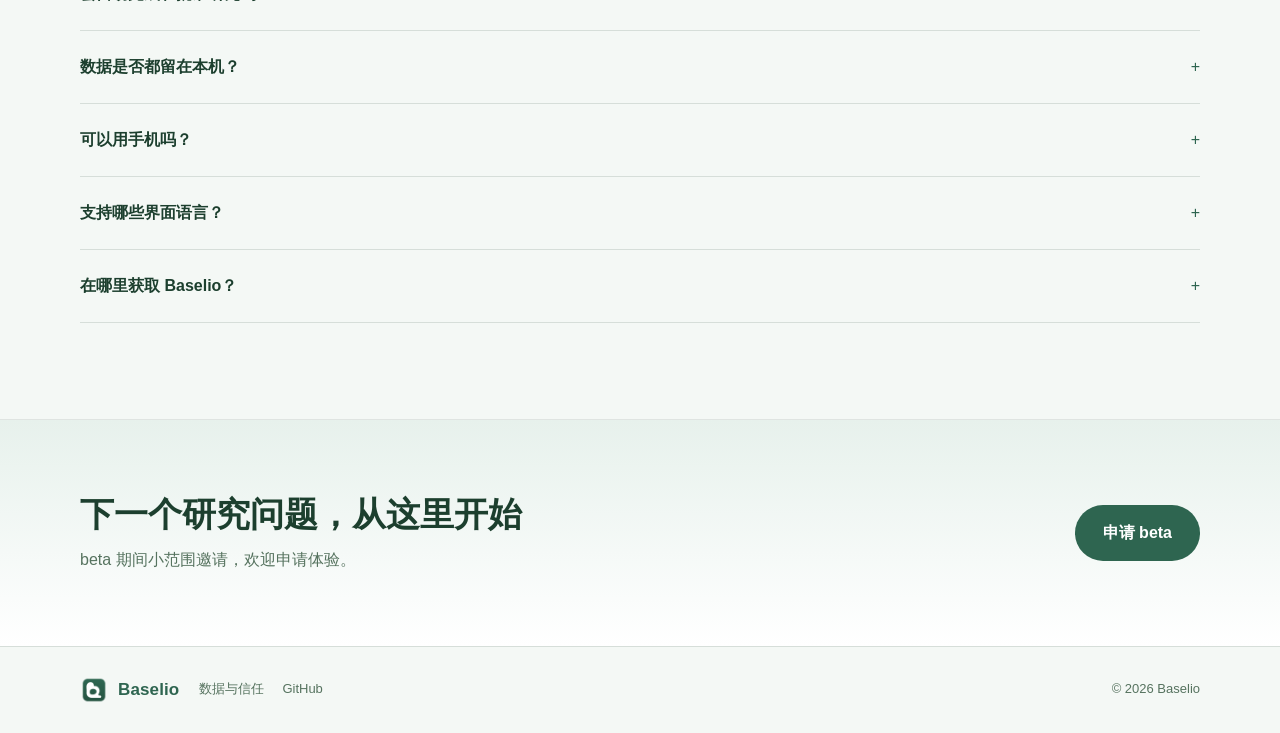
==== commit f4a8be30: "Add research path, dedicated trust notes and resilient draft copying" ====
--- a/public/index.html
+++ b/public/index.html
@@ -19,7 +19,7 @@
         <nav class="nav" aria-label="主导航" data-i18n-aria="a11y.nav">
           <a href="#capabilities" data-i18n="nav.capabilities">产品能力</a>
           <a href="#workflow" data-i18n="nav.workflow">研究流程</a>
-          <a href="#trust" data-i18n="nav.trust">数据与信任</a>
+          <a href="trust.html" data-i18n="nav.trust">数据与信任</a>
           <a href="#faq" data-i18n="nav.faq">常见问题</a>
         </nav>
         <div class="header-actions">
@@ -35,7 +35,7 @@
 
     <main id="main" tabindex="-1">
       <section class="hero">
-        <div class="wrap">
+        <div class="wrap hero-layout"><div class="hero-copy">
           <p class="eyebrow" data-i18n="hero.eyebrow">医学科研工作台</p>
           <h1>
             <span data-i18n="hero.line1">从临床问题，</span>
@@ -53,7 +53,7 @@
             <li data-i18n="hero.pill2">研究者主导</li>
             <li data-i18n="hero.pill3">来源可追溯</li>
           </ul>
-        </div>
+        </div><aside class="research-path"><p class="path-label" data-i18n="path.label">研究路径示意 · 非实时执行</p><h2  data-i18n="path.title">让下一步，有迹可循</h2><ol><li><span class="path-index">01</span><span  data-i18n="path.0">一个明确的临床问题</span></li><li><span class="path-index">02</span><span  data-i18n="path.1">可回查的文献来源</span></li><li><span class="path-index">03</span><span  data-i18n="path.2">经确认的方法与分析</span></li><li><span class="path-index">04</span><span  data-i18n="path.3">需要作者审核的草稿</span></li></ol><p class="path-review" data-i18n="path.review">每个阶段，由研究者判断</p></aside></div>
       </section>
 
 <section class="section demo-section" id="demo">
@@ -297,7 +297,7 @@
           <span class="brand-name">Baselio</span>
         </a>
         <nav aria-label="页脚导航" data-i18n-aria="a11y.footer">
-          <a href="#trust" data-i18n="nav.trust">数据与信任</a>
+          <a href="trust.html" data-i18n="nav.trust">数据与信任</a>
           <a href="https://github.com/chenglei1479-rgb/hph-health" target="_blank" rel="noopener noreferrer">GitHub</a>
         </nav>
         <p class="copyright">© 2026 Baselio</p>
--- a/public/styles.css
+++ b/public/styles.css
@@ -521,3 +521,33 @@
   html { scroll-behavior: auto; }
   *, *::before, *::after { transition: none !important; animation: none !important; }
 }
+
+.hero-layout { display: grid; grid-template-columns: minmax(0, 1.35fr) minmax(0, 1fr); align-items: center; gap: 56px; }
+.hero-copy { min-width: 0; }
+.hero :focus-visible { outline-color: #f4cf81; }
+.hero h1 { font-size: clamp(36px, 4vw, 58px); }
+.research-path { padding: 30px; border: 1px solid #547565; border-radius: 20px; background: #193d32; color: #f5faf7; }
+.research-path h2 { font-size: 24px; line-height: 1.45; margin: 16px 0 24px; }
+.path-label, .path-review { color: #c1d4c9; font-size: 13px; }
+.research-path ol { list-style: none; padding: 0; margin: 0; }
+.research-path li { display: flex; gap: 16px; align-items: baseline; padding: 16px 0; border-top: 1px solid #547565; }
+.path-index { color: #acd6bf; font-variant-numeric: tabular-nums; }
+.path-review { margin: 20px 0 0; }
+.application-steps { padding: 16px 20px; background: var(--accent-soft); border-radius: 12px; font-weight: 600; margin-top: 28px; }
+#draft-panel { padding: 24px; border: 1px solid var(--line); border-radius: 16px; background: var(--bg-soft); }
+#draft-panel .btn { margin: 4px 8px 4px 0; }
+.section h1 { font-size: clamp(32px, 4vw, 48px); line-height: 1.35; margin-top: 0; }
+.trust-grid { grid-template-columns: repeat(2, minmax(0, 1fr)); }
+.trust-grid .card { padding: 28px; }
+.trust-grid h2, .beta-wrap .evidence-note h2 { font-size: 22px; line-height: 1.45; margin: 0 0 16px; }
+.trust-grid .card p { font-size: 16px; }
+@media (max-width: 1000px) {
+  .hero-layout { grid-template-columns: 1fr; gap: 36px; }
+  .research-path { max-width: 680px; }
+}
+@media (max-width: 600px) {
+  .trust-grid { grid-template-columns: 1fr; }
+  .research-path, #draft-panel, .trust-grid .card { padding: 20px; }
+  .research-path h2 { font-size: 21px; }
+  .path-label { font-size: 12px; }
+}
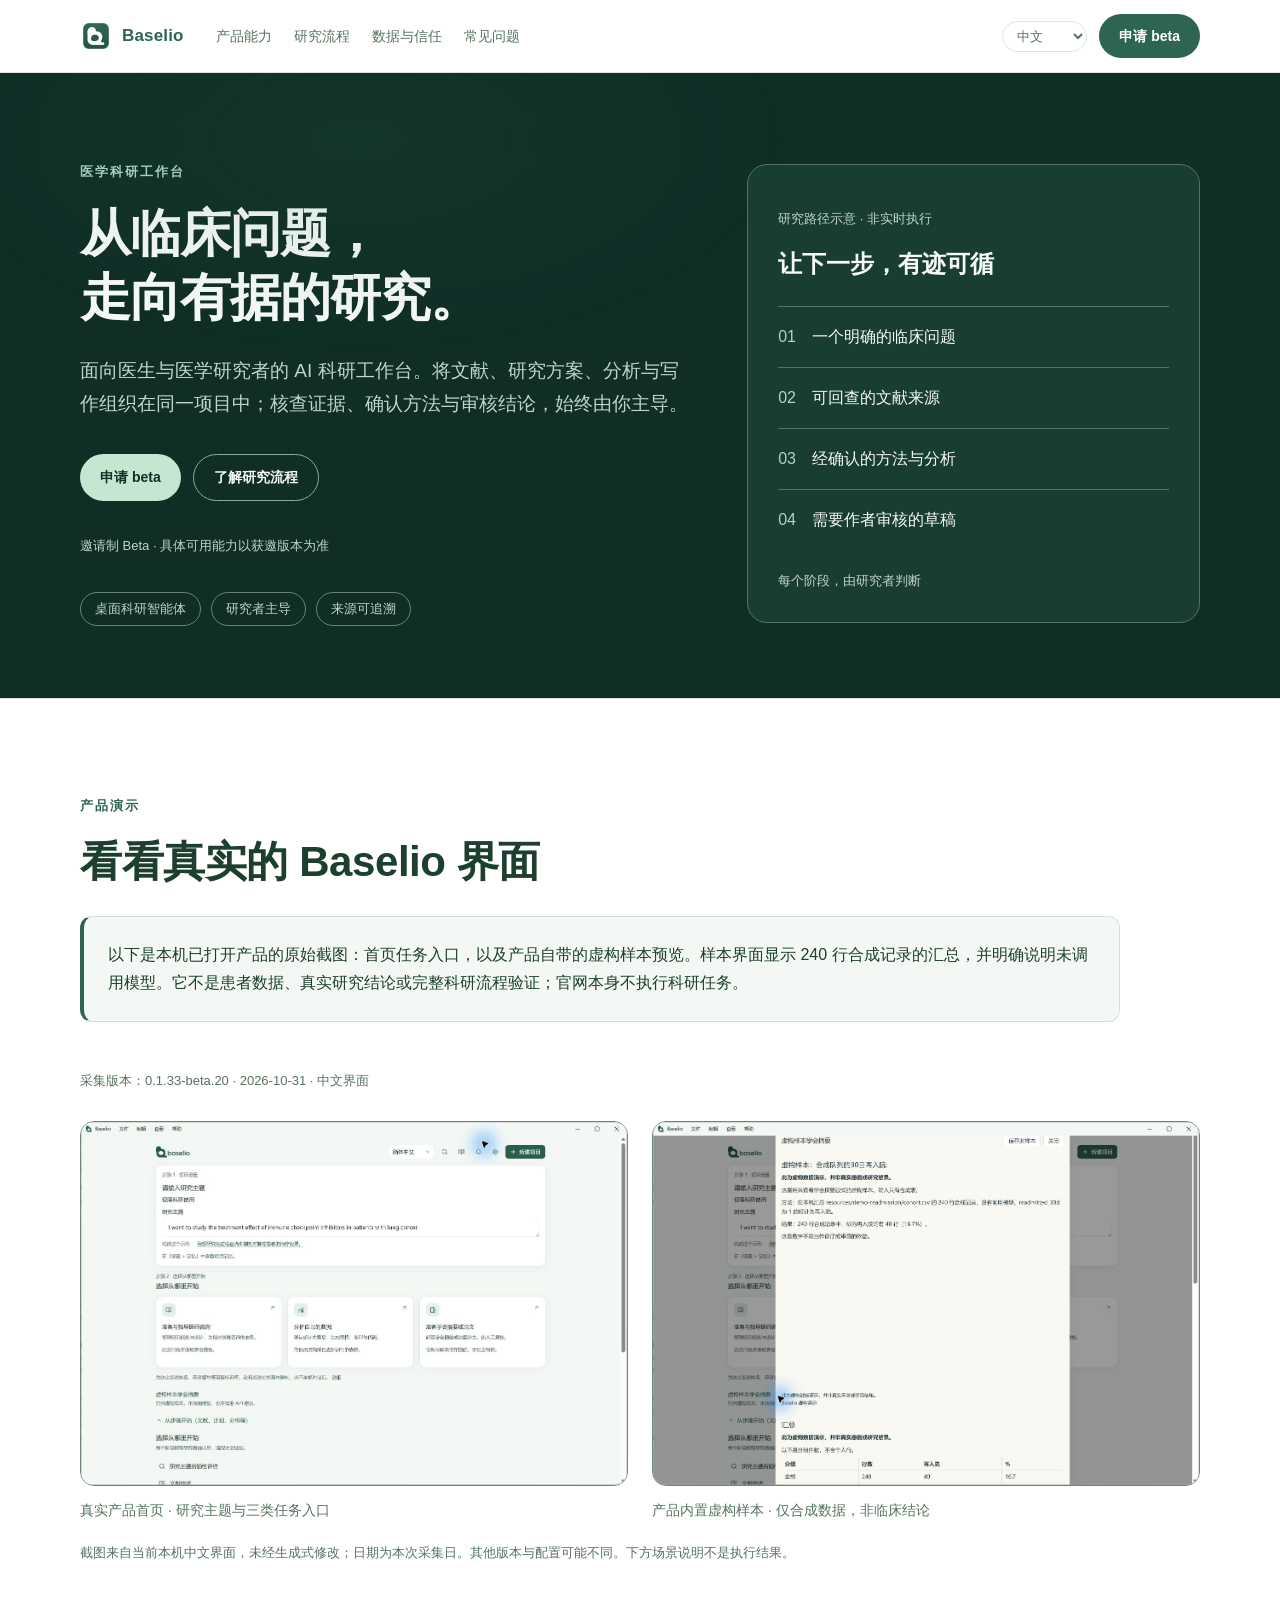
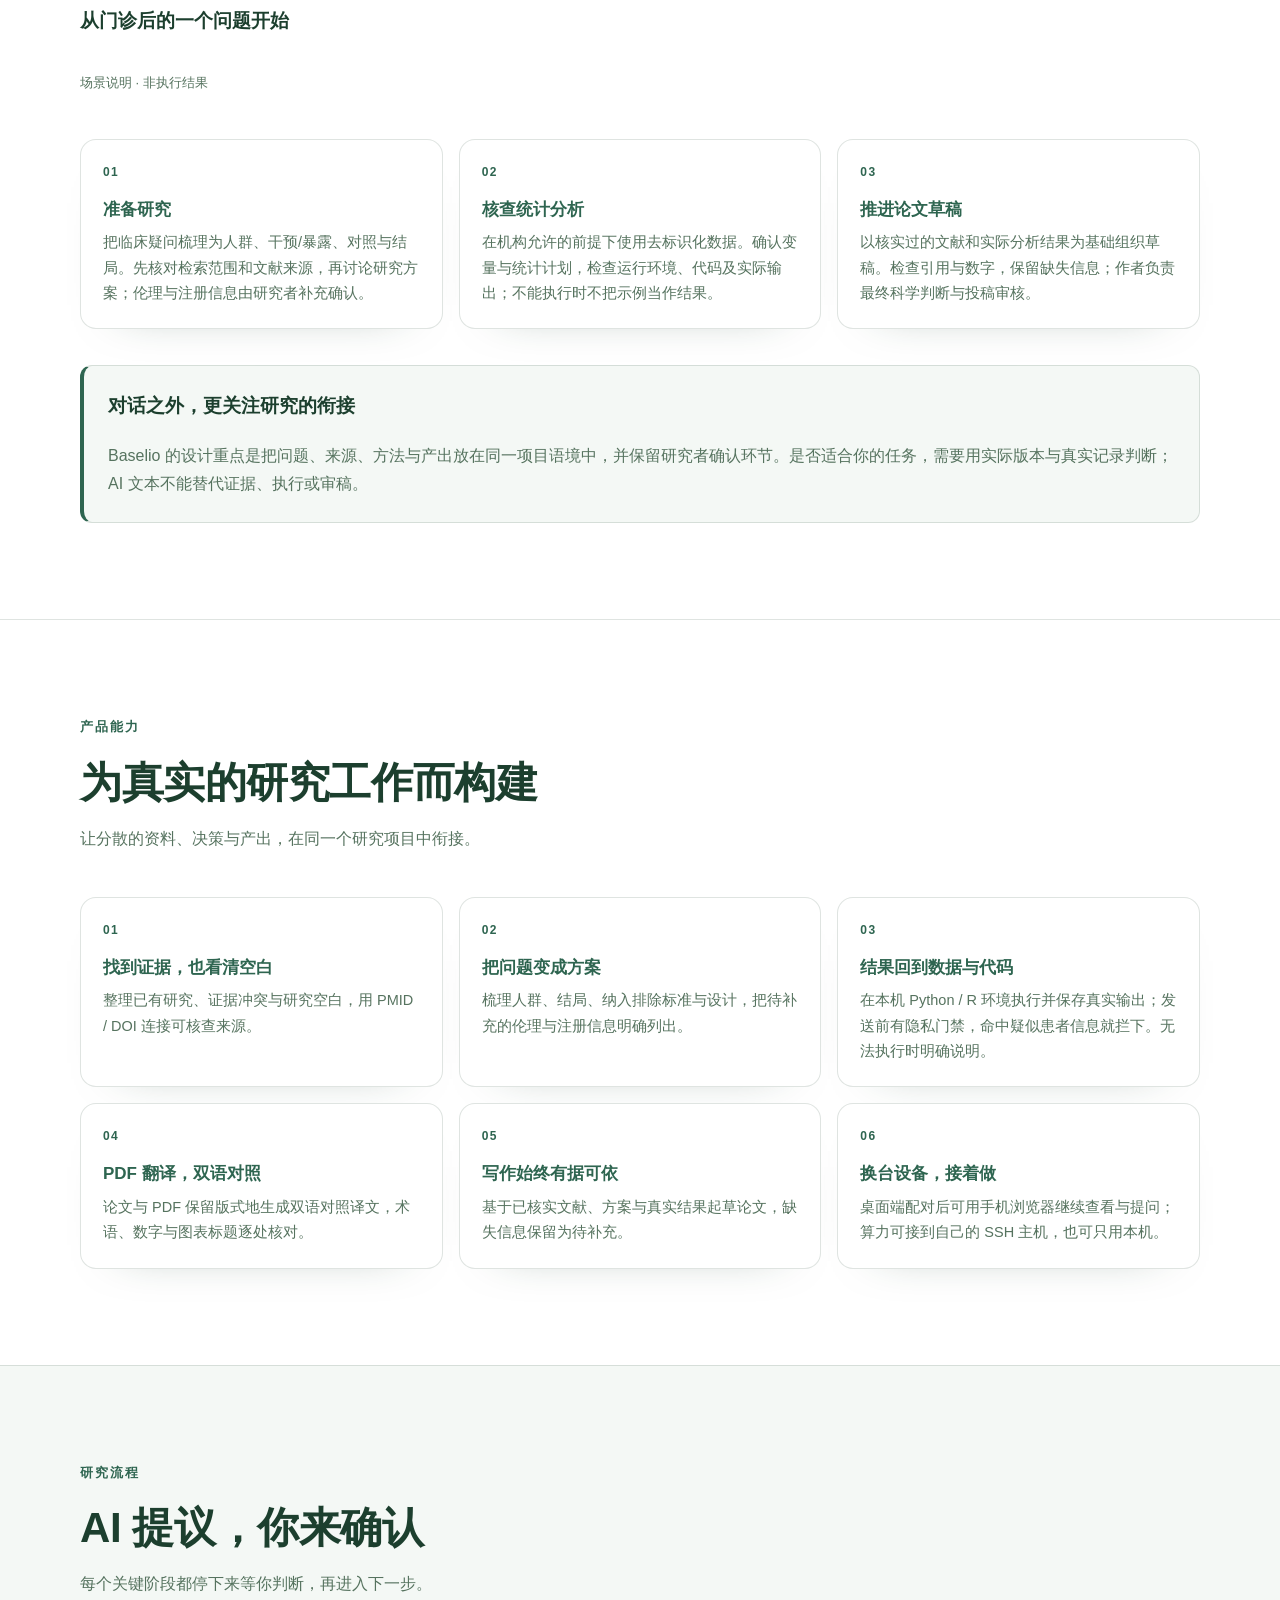
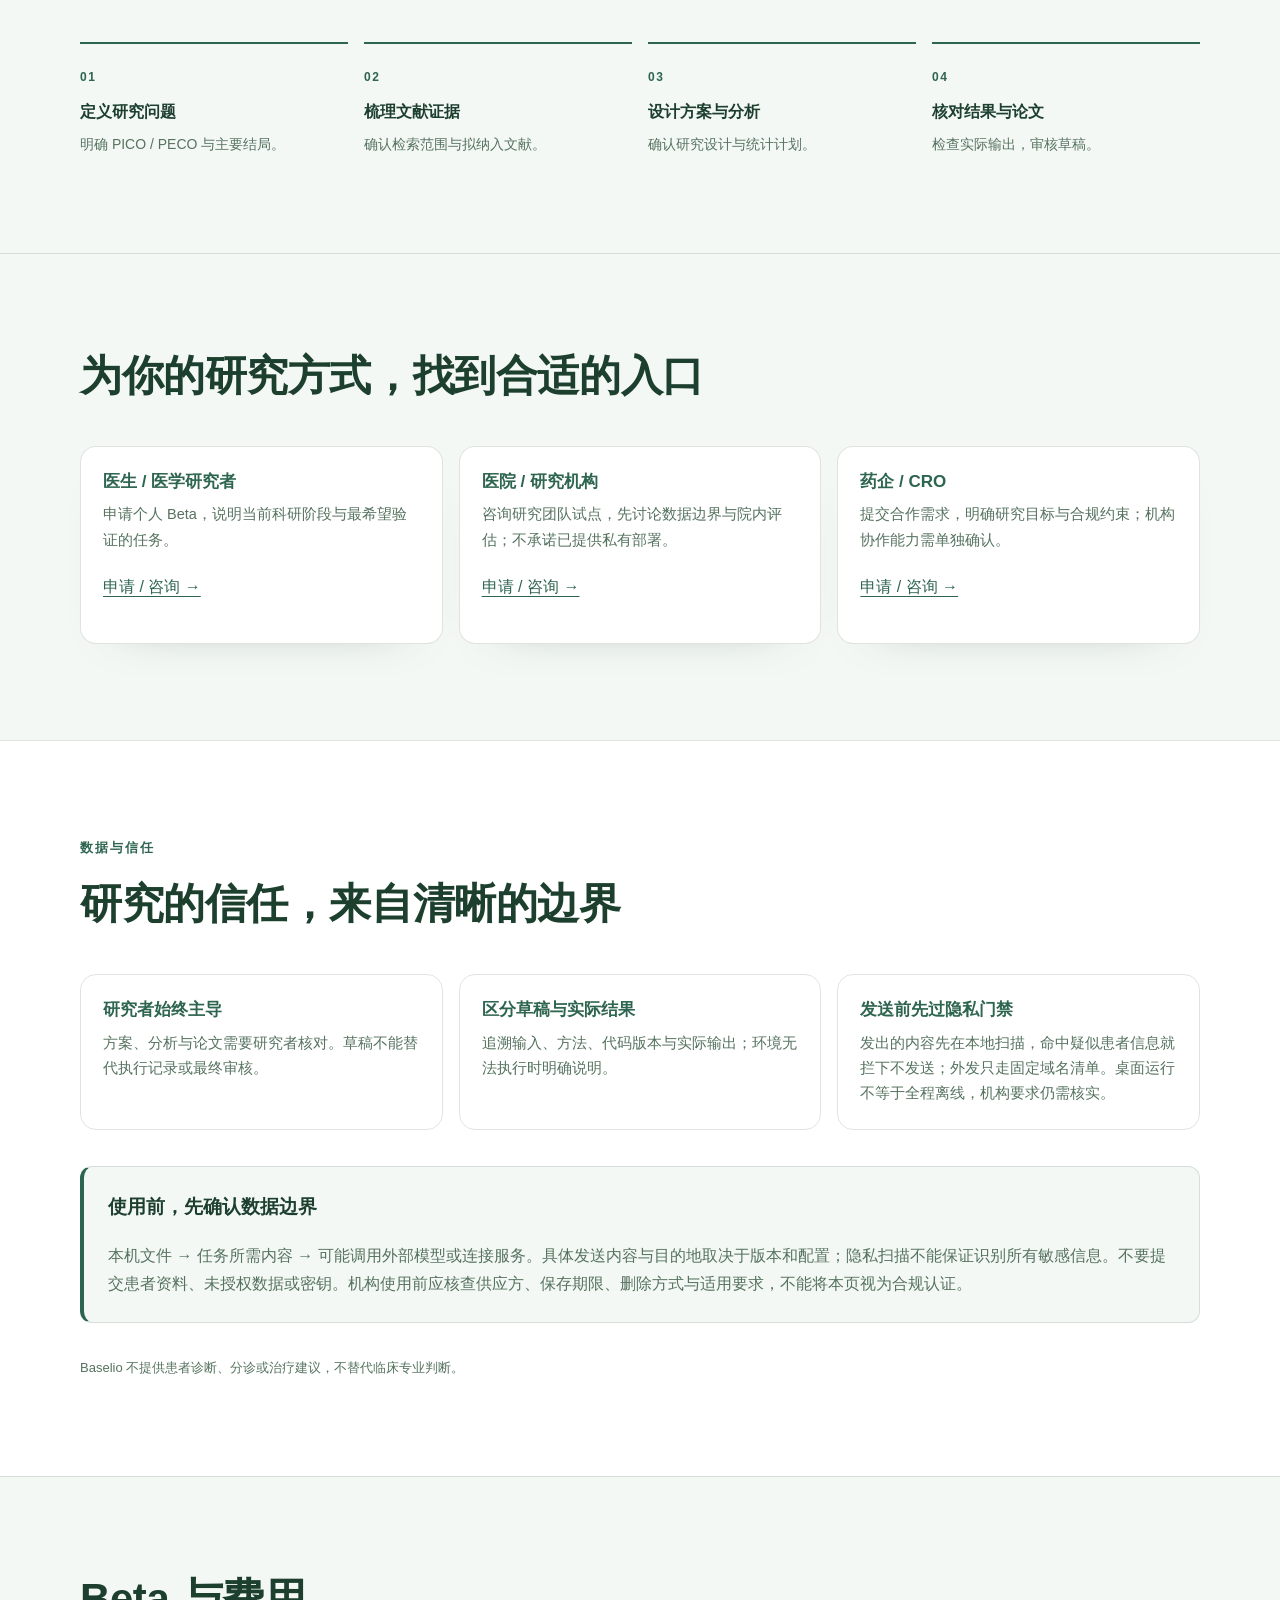
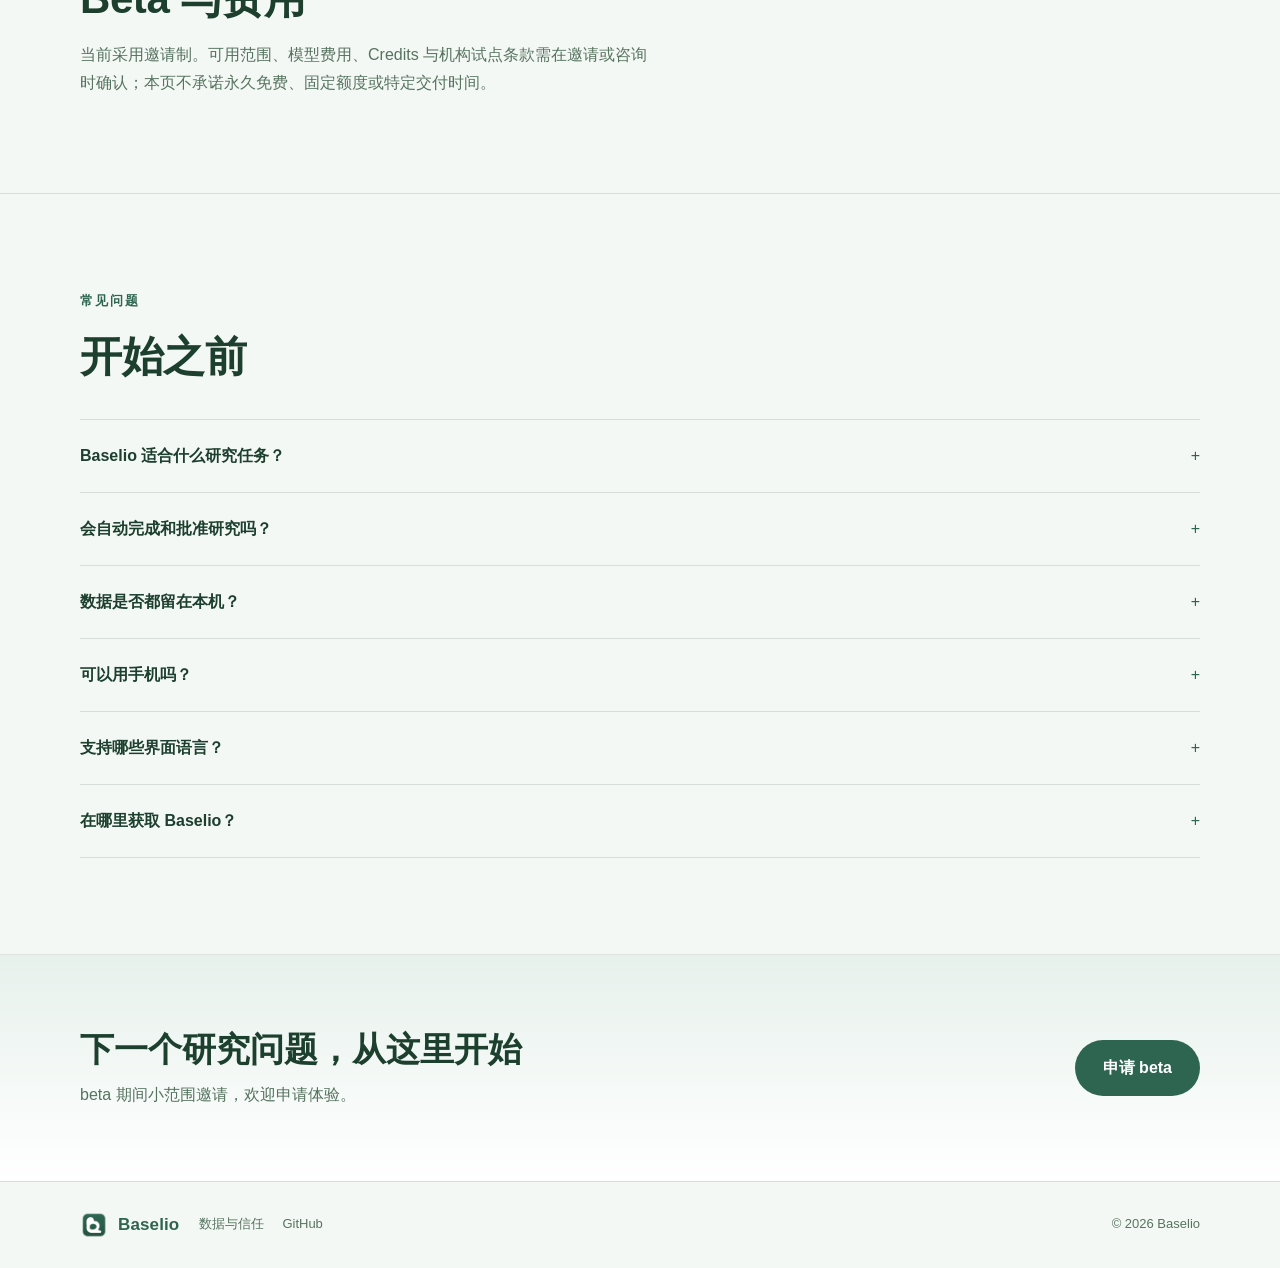
==== commit 44bc646e: "Show authentic desktop captures and localised accessible enquiry errors" ====
--- a/public/index.html
+++ b/public/index.html
@@ -14,7 +14,7 @@
       <div class="wrap header-inner">
         <a class="brand" href="#top">
           <img src="logo.png" alt="" width="32" height="32" />
-          <span class="brand-name">Baselio</span>
+          <span class="brand-name" translate="no">Baselio</span>
         </a>
         <nav class="nav" aria-label="主导航" data-i18n-aria="a11y.nav">
           <a href="#capabilities" data-i18n="nav.capabilities">产品能力</a>
@@ -59,8 +59,9 @@
 <section class="section demo-section" id="demo">
 <div class="wrap">
 <p class="eyebrow" data-i18n="demo.eyebrow">产品演示</p>
-<h2 data-i18n="demo.title">看清过程，再判断价值</h2>
-<p class="demo-note" data-i18n="demo.body">当前尚未提供真实产品录屏与可复核执行记录，当前页面不提供在线科研执行。下面是使用场景说明，不是产品截图或已执行结果。申请 Beta 时可说明希望了解的流程。</p>
+<h2 data-i18n="demo.title">看看真实的 Baselio 界面</h2>
+<p class="demo-note" data-i18n="demo.body">以下是本机已打开产品的原始截图：首页任务入口，以及产品自带的虚构样本预览。样本界面显示 240 行合成记录的汇总，并明确说明未调用模型。它不是患者数据、真实研究结论或完整科研流程验证；官网本身不执行科研任务。</p>
+<p class="fineprint" data-i18n="demo.version">采集版本：0.1.33-beta.20 · 2026-10-31 · 中文界面</p><div class="product-gallery"><figure><a href="media/baselio-workspace.jpg" target="_blank" rel="noopener" data-i18n-aria="demo.open" aria-label="查看原始截图（新窗口）"><img src="media/baselio-workspace.jpg" width="1281" height="854" loading="lazy" decoding="async" data-i18n-alt="demo.homeAlt" alt="Baselio 中文桌面首页，包含研究主题、咨询准备、数据分析与摘要论文入口"></a><figcaption data-i18n="demo.homeCaption">真实产品首页 · 研究主题与三类任务入口</figcaption></figure><figure><a href="media/baselio-synthetic-sample.jpg" target="_blank" rel="noopener" data-i18n-aria="demo.open" aria-label="查看原始截图（新窗口）"><img src="media/baselio-synthetic-sample.jpg" width="1281" height="854" loading="lazy" decoding="async" data-i18n-alt="demo.sampleAlt" alt="Baselio 中文虚构样本预览，明确标注合成数据，并显示 240 行中 40 行的示例汇总"></a><figcaption data-i18n="demo.sampleCaption">产品内置虚构样本 · 仅合成数据，非临床结论</figcaption></figure></div><p class="fineprint" data-i18n="demo.captureNote">截图来自当前本机中文界面，未经生成式修改；日期为本次采集日。其他版本与配置可能不同。下方场景说明不是执行结果。</p>
 <h3 data-i18n="scenes.title">从门诊后的一个问题开始</h3>
 <p class="fineprint" data-i18n="scenes.note">场景说明 · 非执行结果</p>
 <div class="grid grid-3">
@@ -294,7 +295,7 @@
       <div class="wrap footer-inner">
         <a class="brand" href="#top">
           <img src="logo.png" alt="" width="28" height="28" />
-          <span class="brand-name">Baselio</span>
+          <span class="brand-name" translate="no">Baselio</span>
         </a>
         <nav aria-label="页脚导航" data-i18n-aria="a11y.footer">
           <a href="trust.html" data-i18n="nav.trust">数据与信任</a>
--- a/public/styles.css
+++ b/public/styles.css
@@ -525,6 +525,16 @@
 .hero-layout { display: grid; grid-template-columns: minmax(0, 1.35fr) minmax(0, 1fr); align-items: center; gap: 56px; }
 .hero-copy { min-width: 0; }
 .hero :focus-visible { outline-color: #f4cf81; }
+.form-errors { border: 2px solid #9e2d28; background: #fff5f3; color: #7d2420; border-radius: 10px; padding: 18px; }
+.field-error { margin: 0 0 8px; color: #9e2d28; font-size: 14px; }
+form [aria-invalid="true"] { border: 2px solid #9e2d28 !important; }
+.product-gallery { display: grid; grid-template-columns: repeat(2, minmax(0, 1fr)); gap: 24px; margin-top: 28px; }
+.product-gallery figure { margin: 0; min-width: 0; }
+.product-gallery a { display: block; border: 1px solid #6d8678; border-radius: 14px; overflow: hidden; background: var(--bg-soft); }
+.product-gallery img { display: block; width: 100%; height: auto; }
+.product-gallery figcaption { margin-top: 12px; color: var(--muted); font-size: 14px; }
+.product-gallery + .fineprint { margin: 20px 0 40px; }
+@media (max-width: 700px) { .product-gallery { grid-template-columns: 1fr; } }
 .hero h1 { font-size: clamp(36px, 4vw, 58px); }
 .research-path { padding: 30px; border: 1px solid #547565; border-radius: 20px; background: #193d32; color: #f5faf7; }
 .research-path h2 { font-size: 24px; line-height: 1.45; margin: 16px 0 24px; }
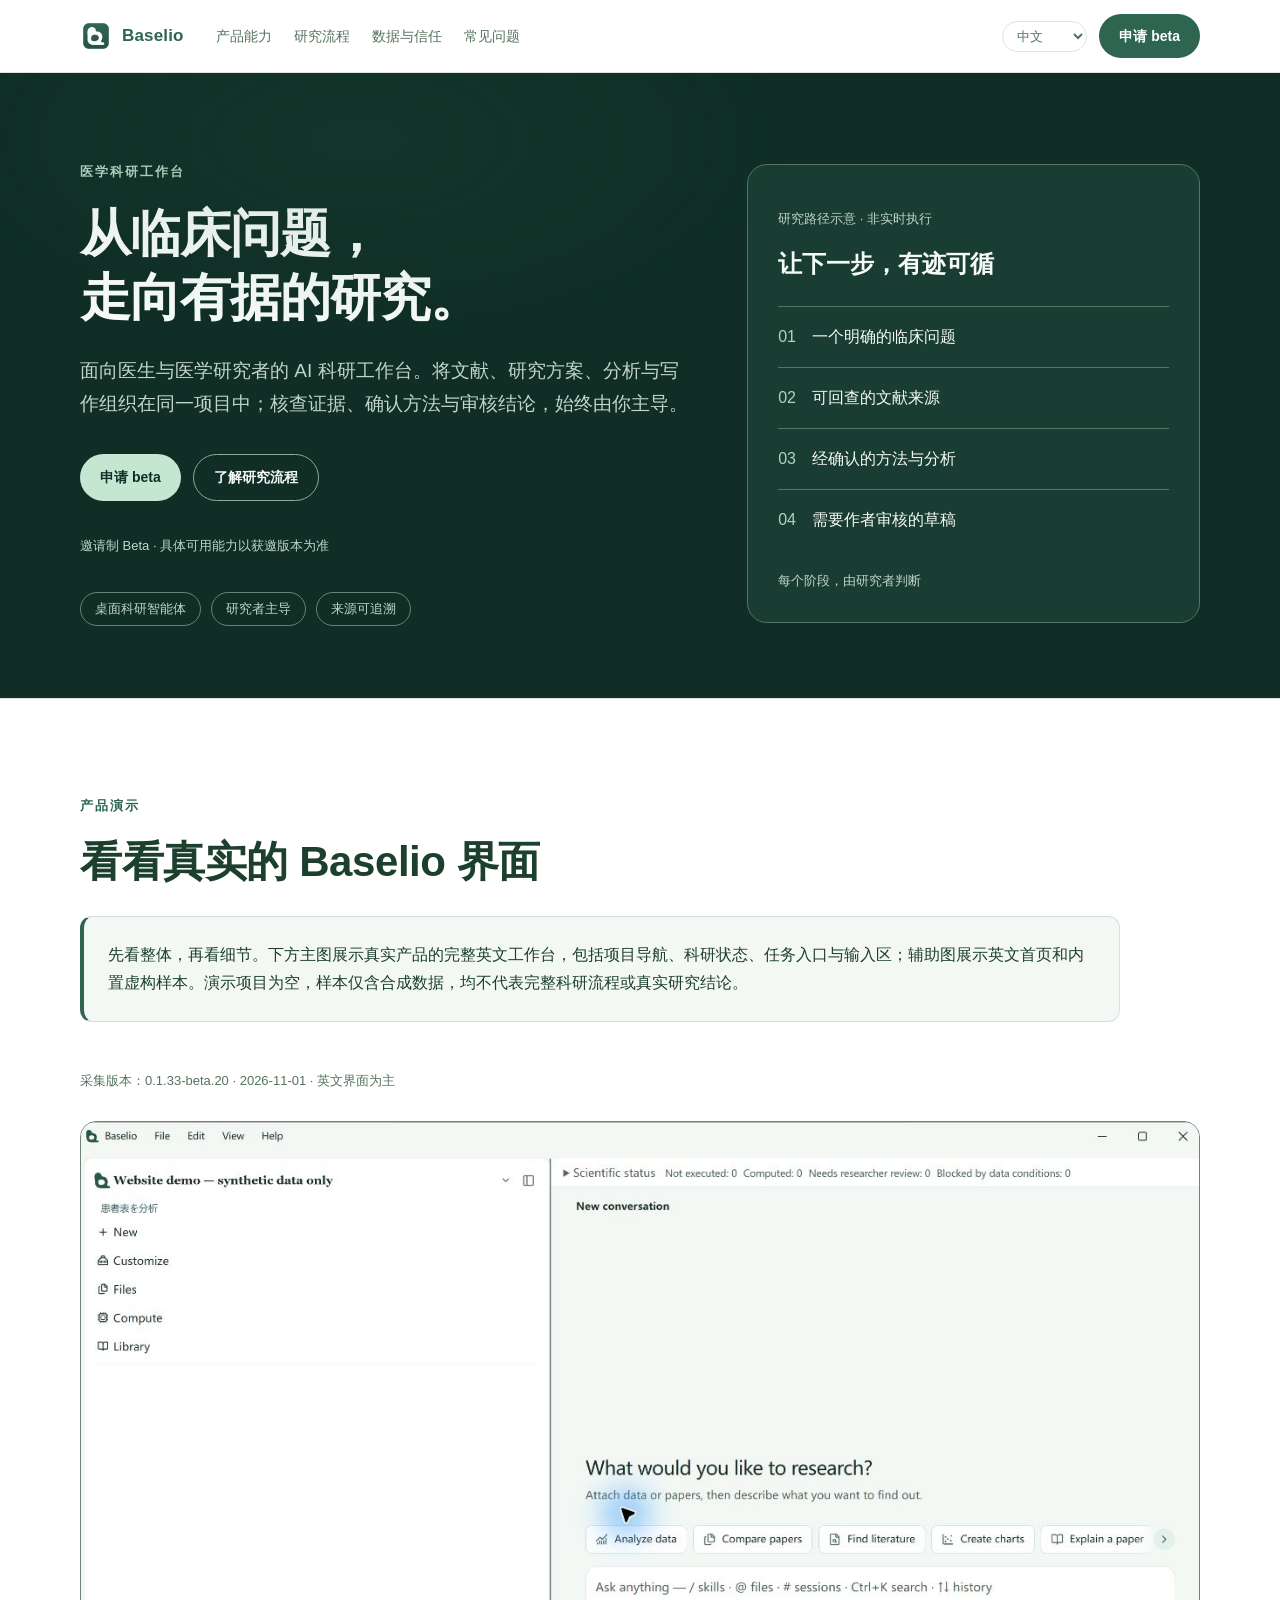
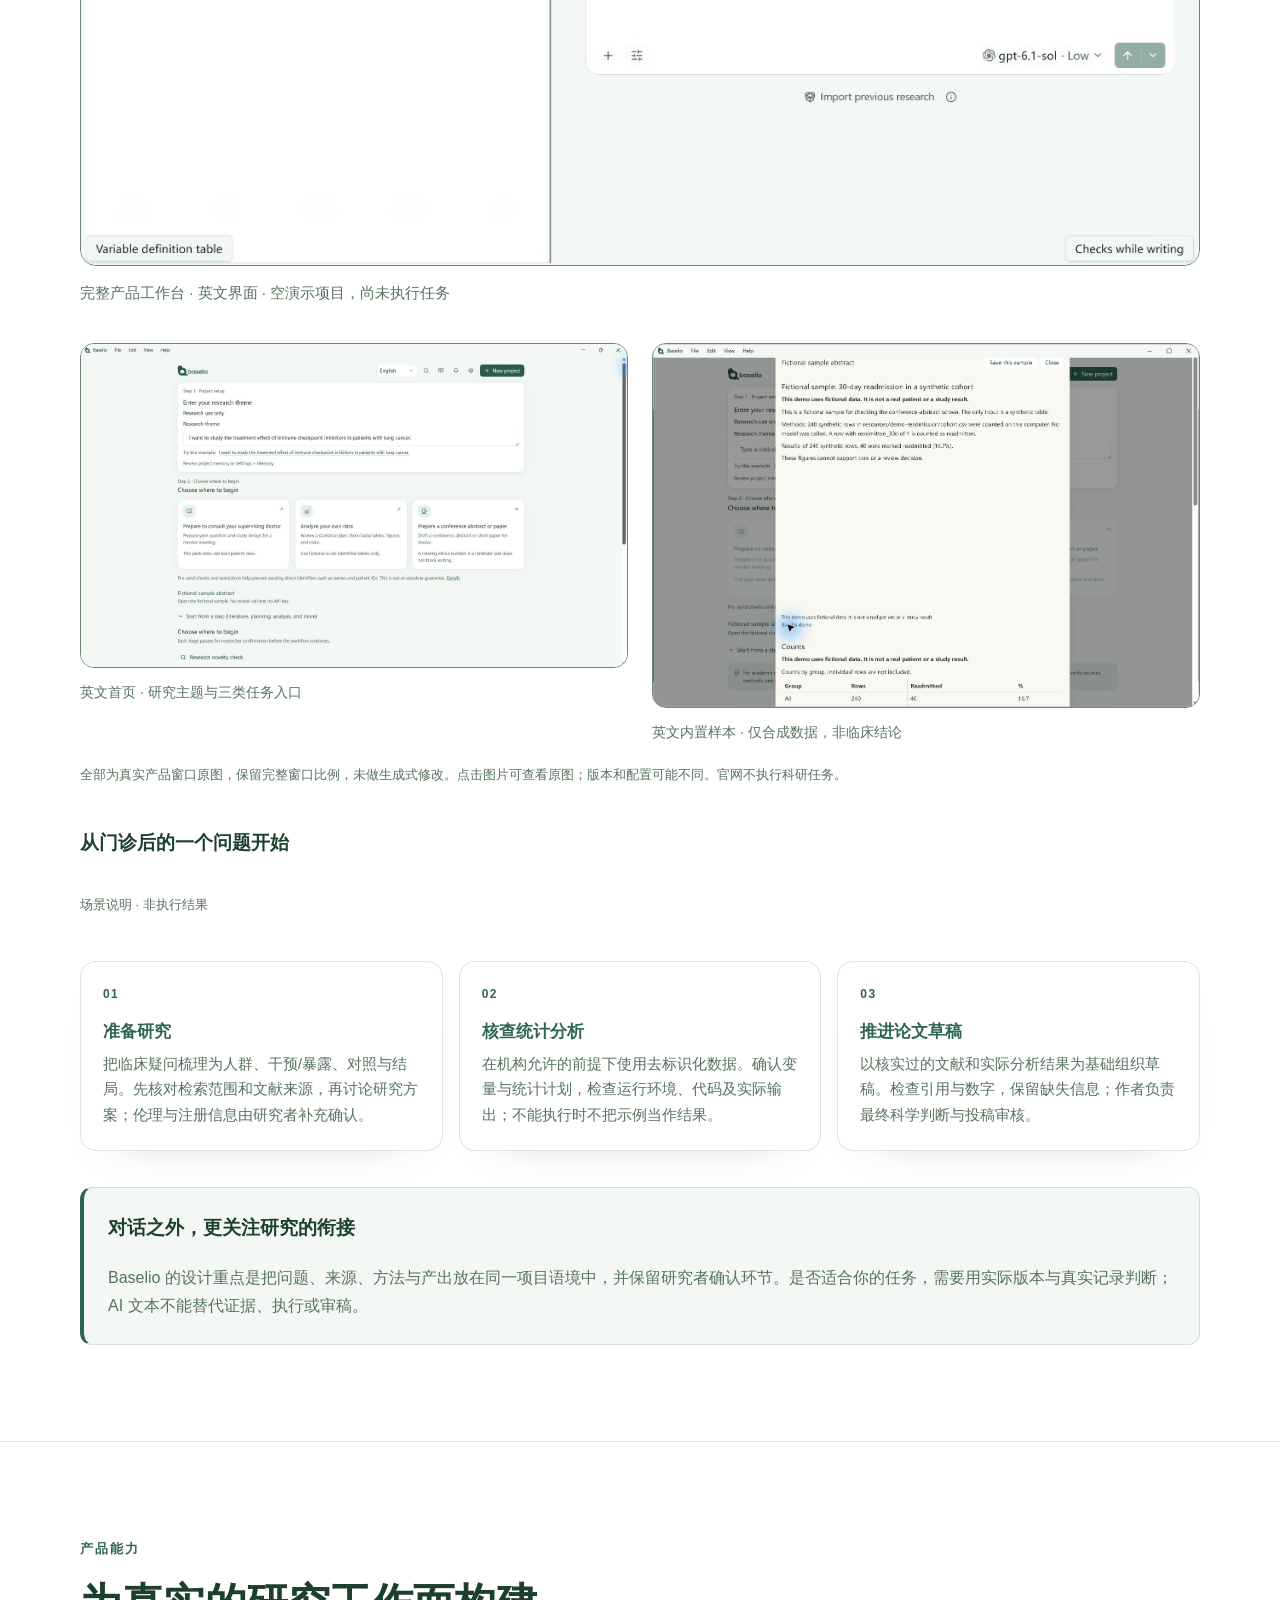
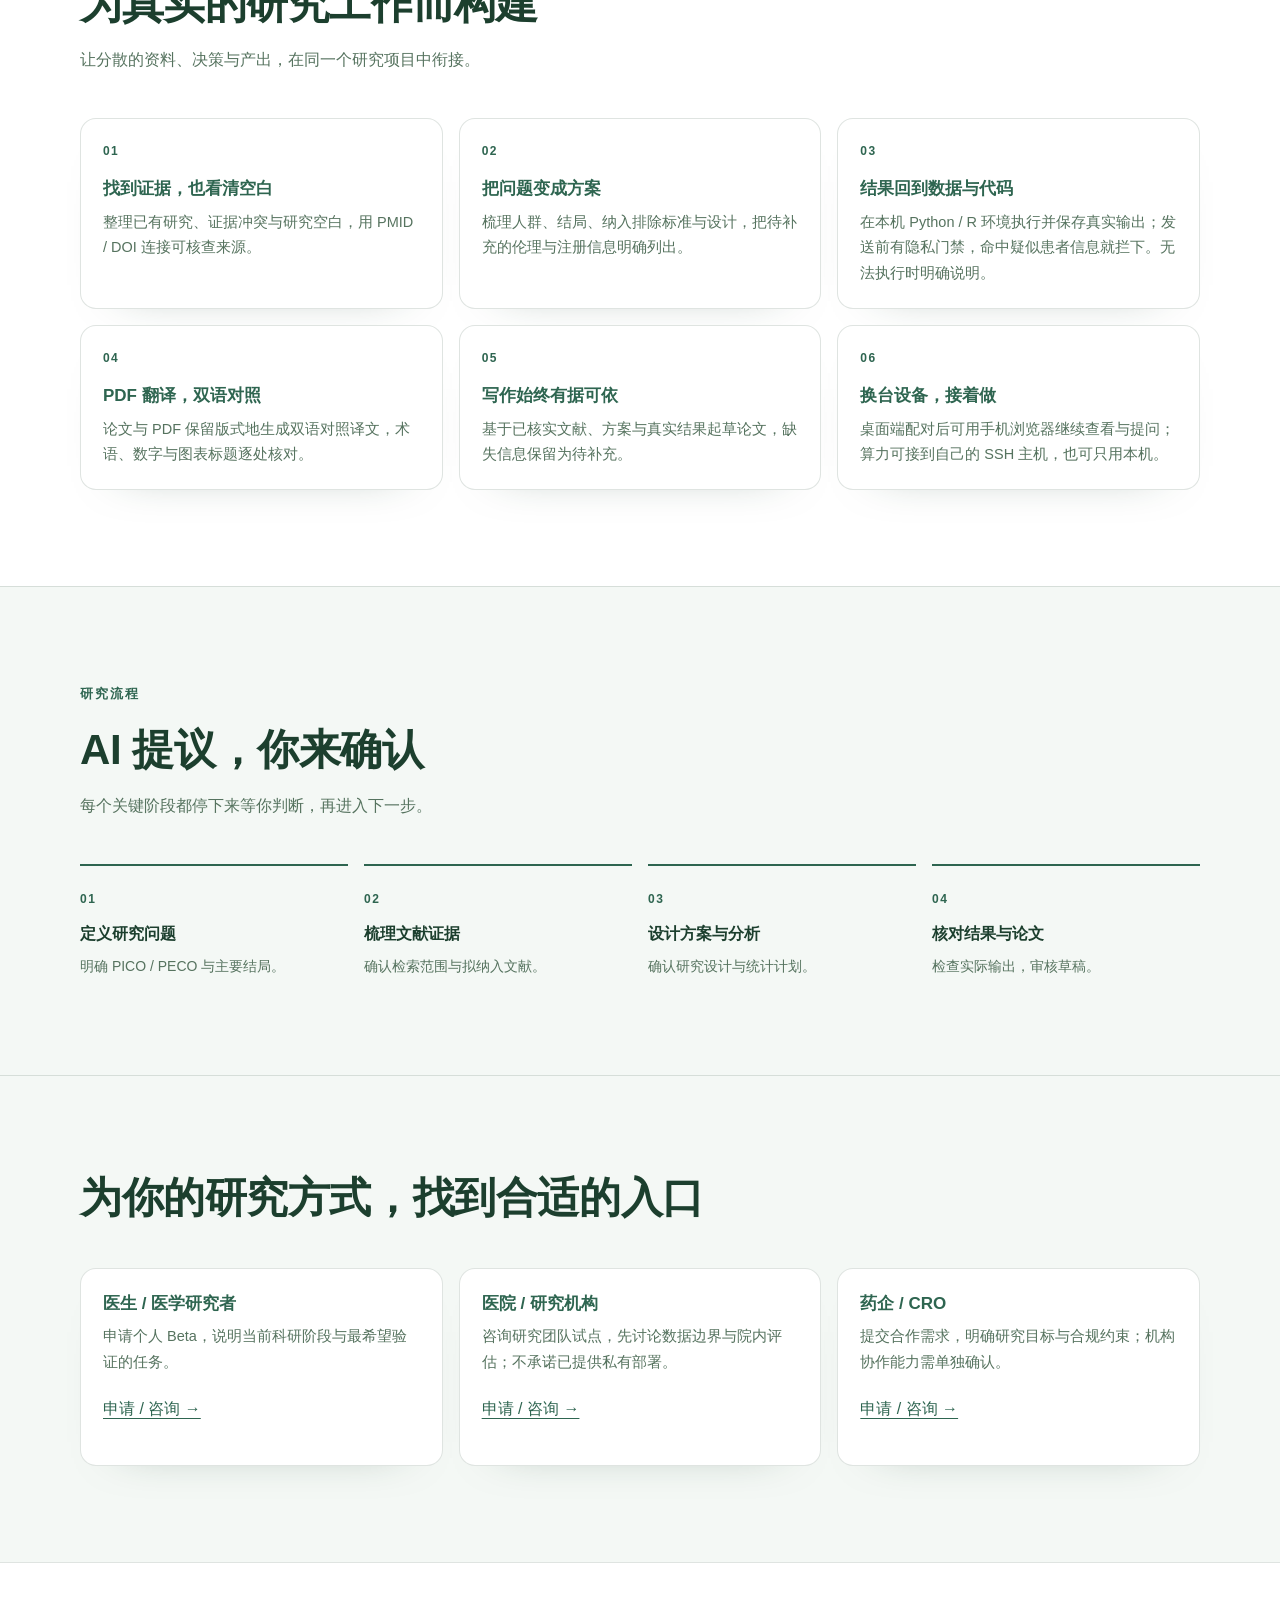
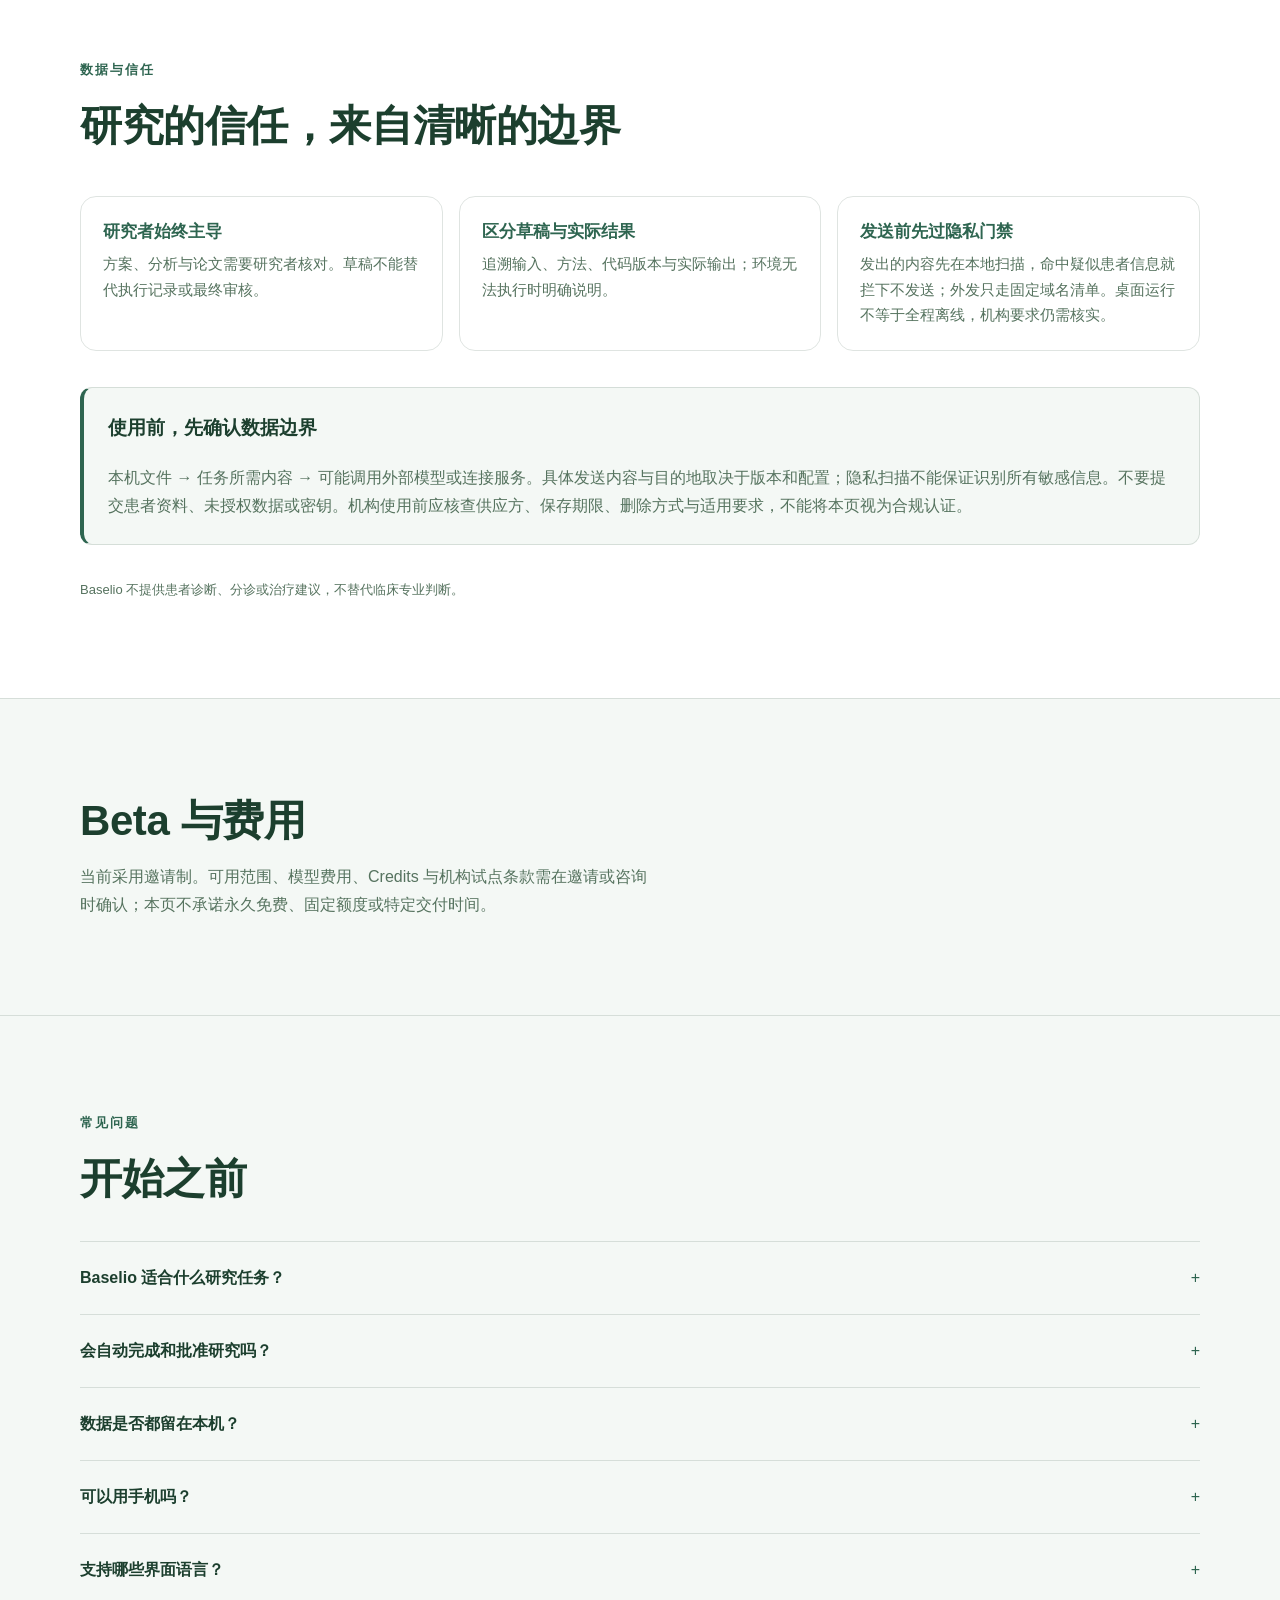
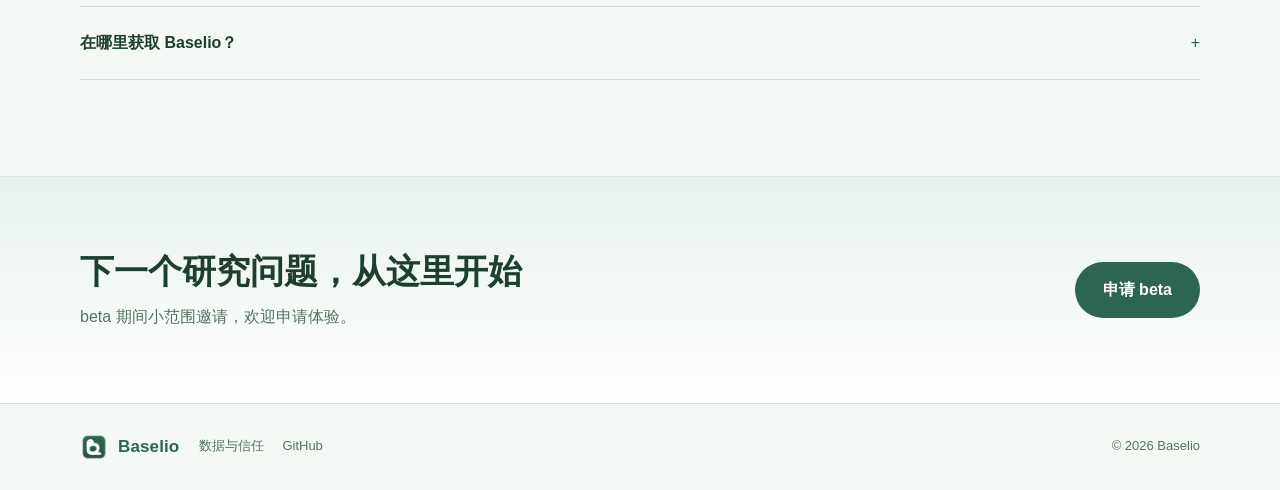
==== commit 8db0a933: "Lead product showcase with full English workbench captures" ====
--- a/public/index.html
+++ b/public/index.html
@@ -60,8 +60,8 @@
 <div class="wrap">
 <p class="eyebrow" data-i18n="demo.eyebrow">产品演示</p>
 <h2 data-i18n="demo.title">看看真实的 Baselio 界面</h2>
-<p class="demo-note" data-i18n="demo.body">以下是本机已打开产品的原始截图：首页任务入口，以及产品自带的虚构样本预览。样本界面显示 240 行合成记录的汇总，并明确说明未调用模型。它不是患者数据、真实研究结论或完整科研流程验证；官网本身不执行科研任务。</p>
-<p class="fineprint" data-i18n="demo.version">采集版本：0.1.33-beta.20 · 2026-10-31 · 中文界面</p><div class="product-gallery"><figure><a href="media/baselio-workspace.jpg" target="_blank" rel="noopener" data-i18n-aria="demo.open" aria-label="查看原始截图（新窗口）"><img src="media/baselio-workspace.jpg" width="1281" height="854" loading="lazy" decoding="async" data-i18n-alt="demo.homeAlt" alt="Baselio 中文桌面首页，包含研究主题、咨询准备、数据分析与摘要论文入口"></a><figcaption data-i18n="demo.homeCaption">真实产品首页 · 研究主题与三类任务入口</figcaption></figure><figure><a href="media/baselio-synthetic-sample.jpg" target="_blank" rel="noopener" data-i18n-aria="demo.open" aria-label="查看原始截图（新窗口）"><img src="media/baselio-synthetic-sample.jpg" width="1281" height="854" loading="lazy" decoding="async" data-i18n-alt="demo.sampleAlt" alt="Baselio 中文虚构样本预览，明确标注合成数据，并显示 240 行中 40 行的示例汇总"></a><figcaption data-i18n="demo.sampleCaption">产品内置虚构样本 · 仅合成数据，非临床结论</figcaption></figure></div><p class="fineprint" data-i18n="demo.captureNote">截图来自当前本机中文界面，未经生成式修改；日期为本次采集日。其他版本与配置可能不同。下方场景说明不是执行结果。</p>
+<p class="demo-note" data-i18n="demo.body">先看整体，再看细节。下方主图展示真实产品的完整英文工作台，包括项目导航、科研状态、任务入口与输入区；辅助图展示英文首页和内置虚构样本。演示项目为空，样本仅含合成数据，均不代表完整科研流程或真实研究结论。</p>
+<p class="fineprint" data-i18n="demo.version">采集版本：0.1.33-beta.20 · 2026-11-01 · 英文界面为主</p><figure class="product-overview"><a href="media/baselio-workbench-en.jpg" target="_blank" rel="noopener" data-i18n-aria="demo.open" aria-label="查看原始截图（新窗口）"><img src="media/baselio-workbench-en.jpg" width="1281" height="852" loading="lazy" decoding="async" data-i18n-alt="demo.overviewAlt" alt="Baselio 完整英文工作台，展示左侧项目导航、上方科研状态、研究任务入口与中央输入区"></a><figcaption data-i18n="demo.overviewCaption">完整产品工作台 · 英文界面 · 空演示项目，尚未执行任务</figcaption></figure><div class="product-gallery"><figure class=""><a href="media/baselio-home-en.jpg" target="_blank" rel="noopener" data-i18n-aria="demo.open" aria-label="查看原始截图（新窗口）"><img src="media/baselio-home-en.jpg" width="1440" height="852" loading="lazy" decoding="async" data-i18n-alt="demo.homeAlt" alt="Baselio 英文桌面首页，包含研究主题、咨询准备、数据分析与摘要论文入口"></a><figcaption data-i18n="demo.homeCaption">英文首页 · 研究主题与三类任务入口</figcaption></figure><figure class=""><a href="media/baselio-sample-en.jpg" target="_blank" rel="noopener" data-i18n-aria="demo.open" aria-label="查看原始截图（新窗口）"><img src="media/baselio-sample-en.jpg" width="1281" height="852" loading="lazy" decoding="async" data-i18n-alt="demo.sampleAlt" alt="Baselio 英文虚构样本预览，明确标注合成数据，并显示 240 行中 40 行的示例汇总"></a><figcaption data-i18n="demo.sampleCaption">英文内置样本 · 仅合成数据，非临床结论</figcaption></figure></div><p class="fineprint" data-i18n="demo.captureNote">全部为真实产品窗口原图，保留完整窗口比例，未做生成式修改。点击图片可查看原图；版本和配置可能不同。官网不执行科研任务。</p>
 <h3 data-i18n="scenes.title">从门诊后的一个问题开始</h3>
 <p class="fineprint" data-i18n="scenes.note">场景说明 · 非执行结果</p>
 <div class="grid grid-3">
--- a/public/styles.css
+++ b/public/styles.css
@@ -534,6 +534,10 @@
 .product-gallery img { display: block; width: 100%; height: auto; }
 .product-gallery figcaption { margin-top: 12px; color: var(--muted); font-size: 14px; }
 .product-gallery + .fineprint { margin: 20px 0 40px; }
+.product-overview { margin: 28px 0 36px; }
+.product-overview a { display: block; border: 1px solid #6d8678; border-radius: 16px; overflow: hidden; background: var(--bg-soft); }
+.product-overview img { display: block; width: 100%; height: auto; object-fit: contain; }
+.product-overview figcaption { margin-top: 14px; color: var(--muted); font-size: 15px; }
 @media (max-width: 700px) { .product-gallery { grid-template-columns: 1fr; } }
 .hero h1 { font-size: clamp(36px, 4vw, 58px); }
 .research-path { padding: 30px; border: 1px solid #547565; border-radius: 20px; background: #193d32; color: #f5faf7; }
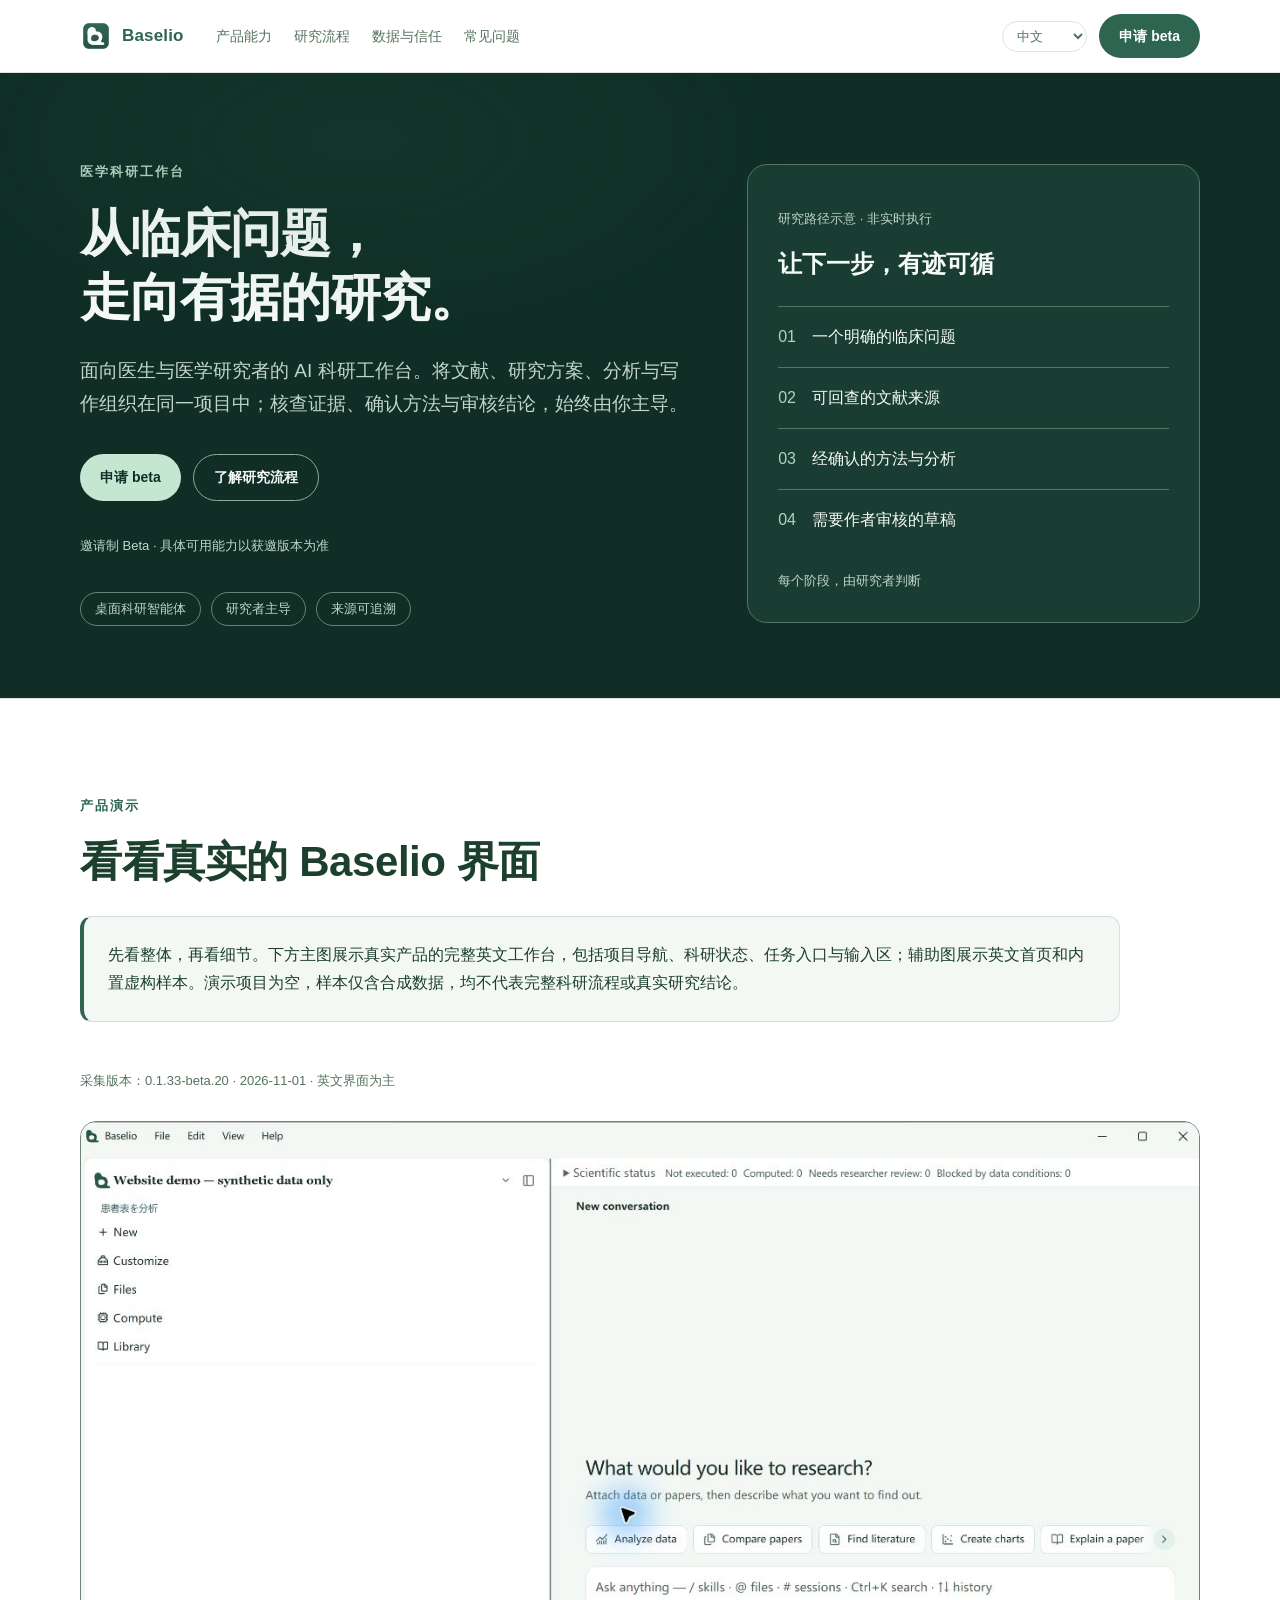
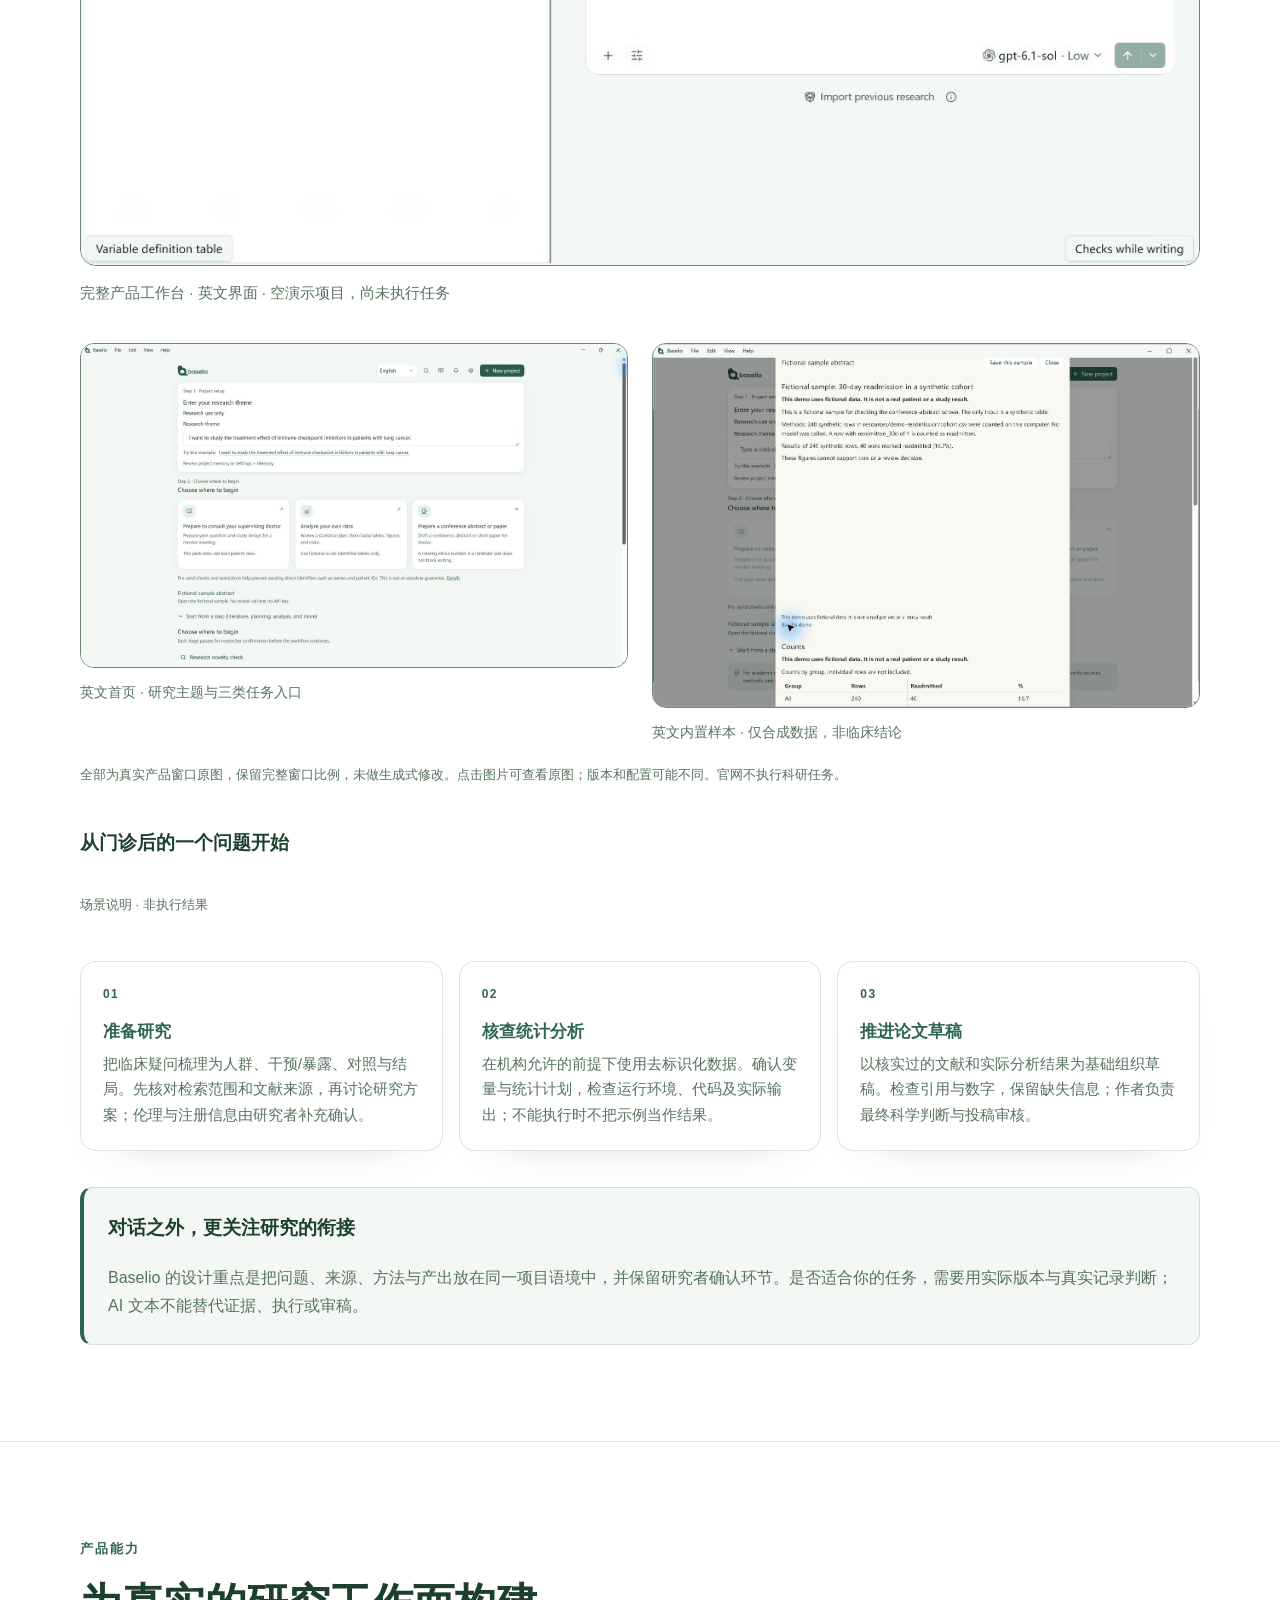
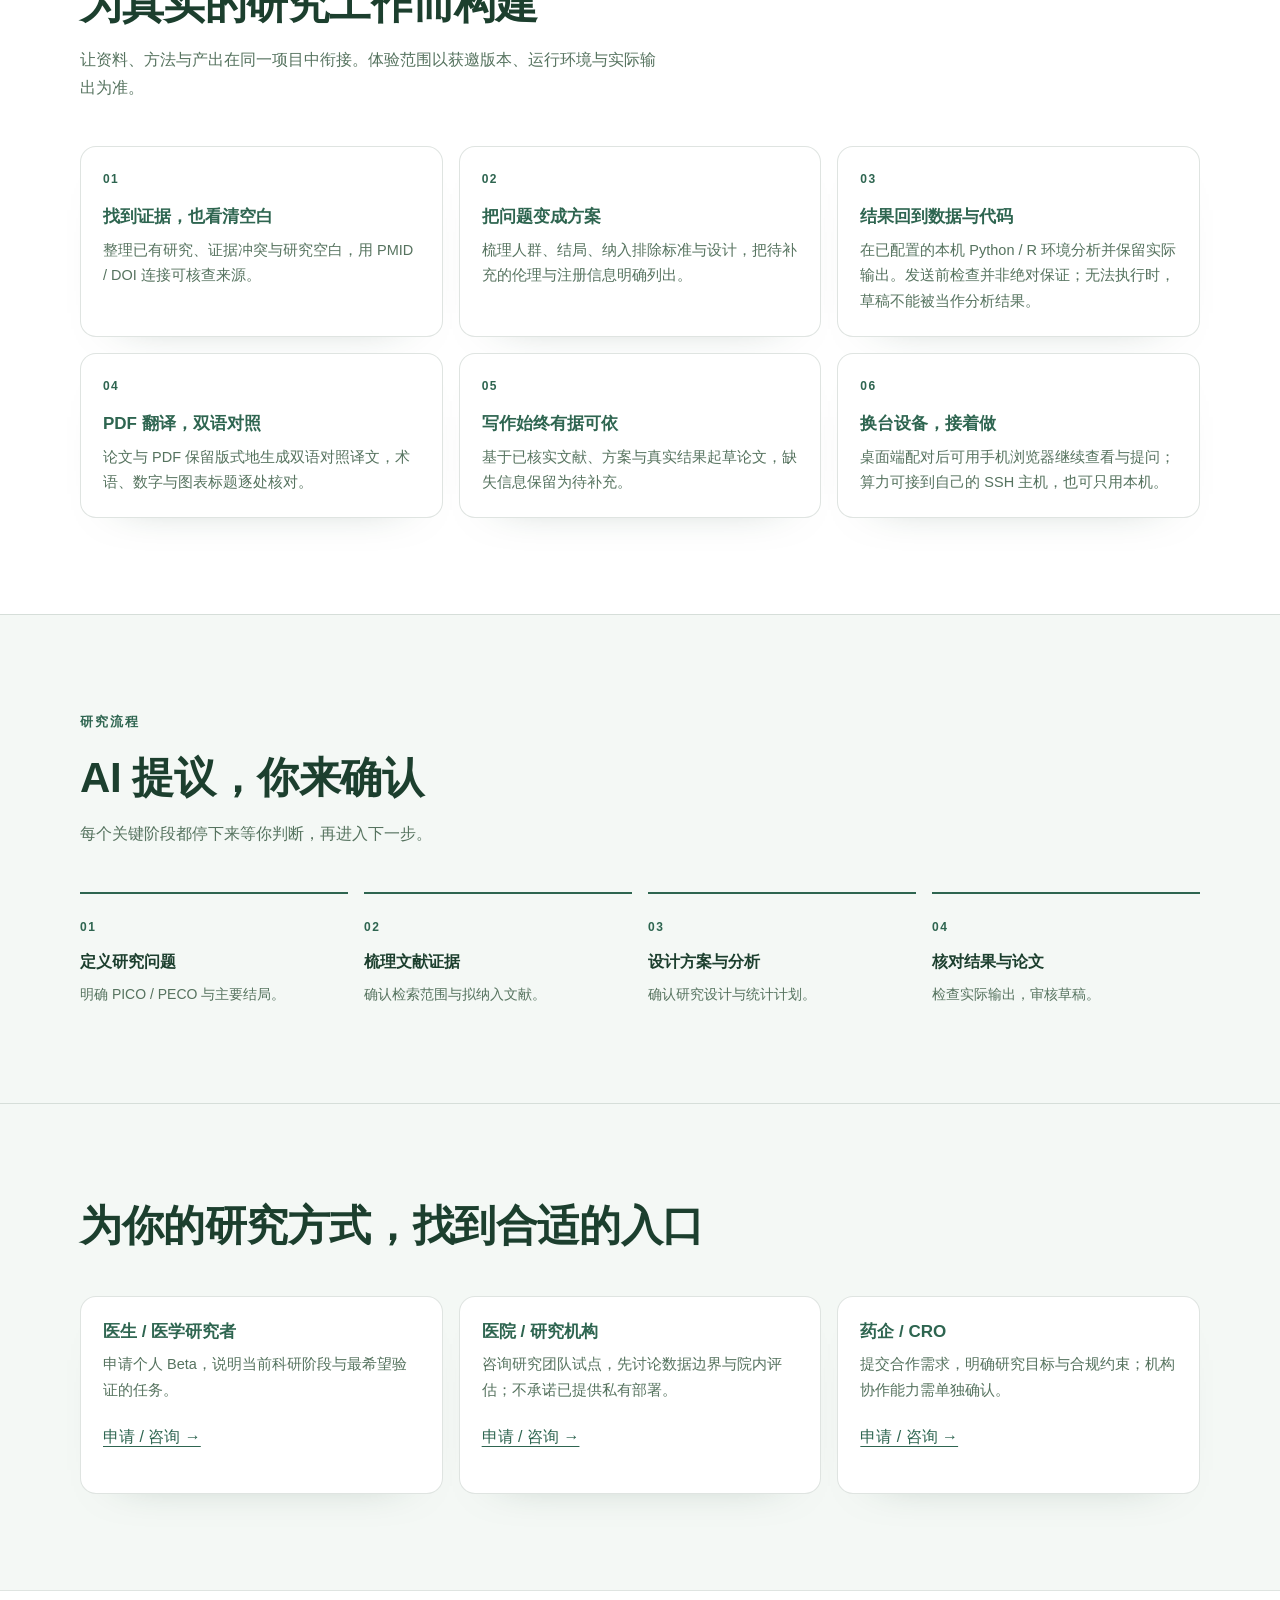
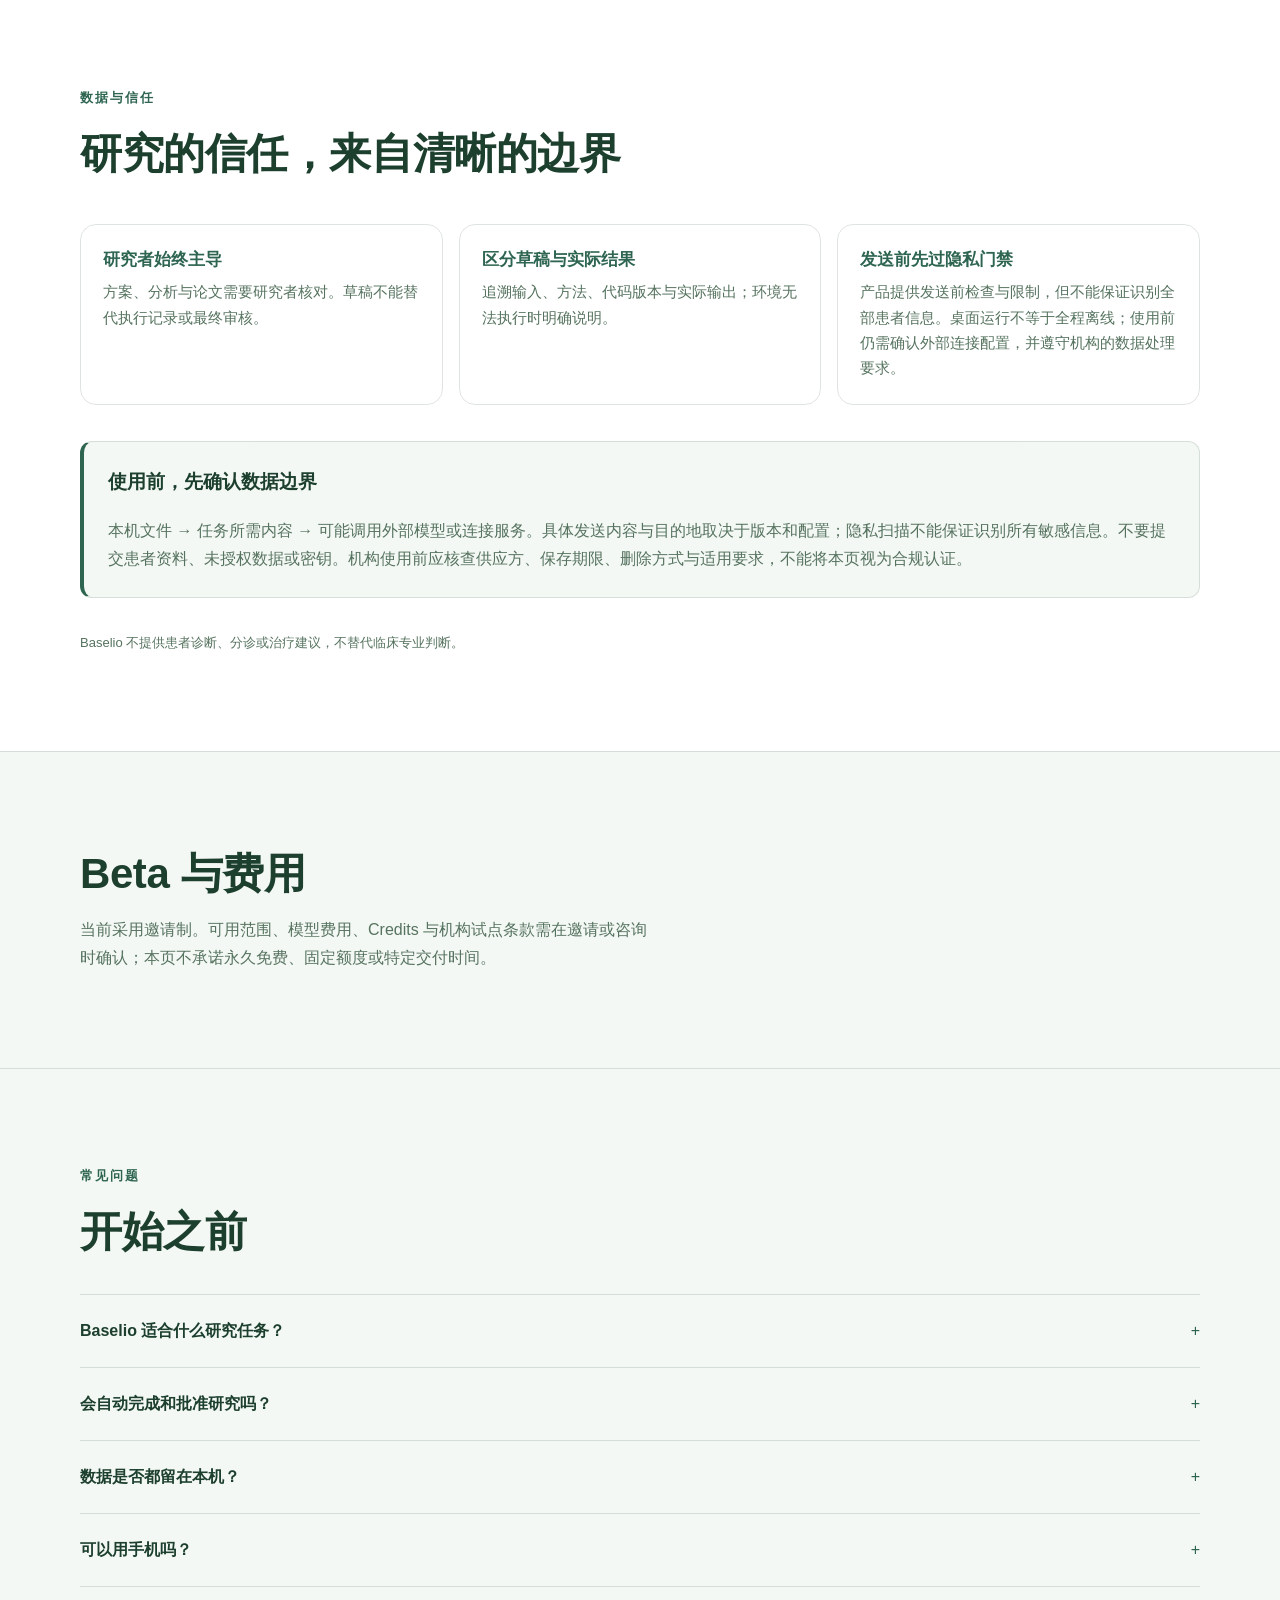
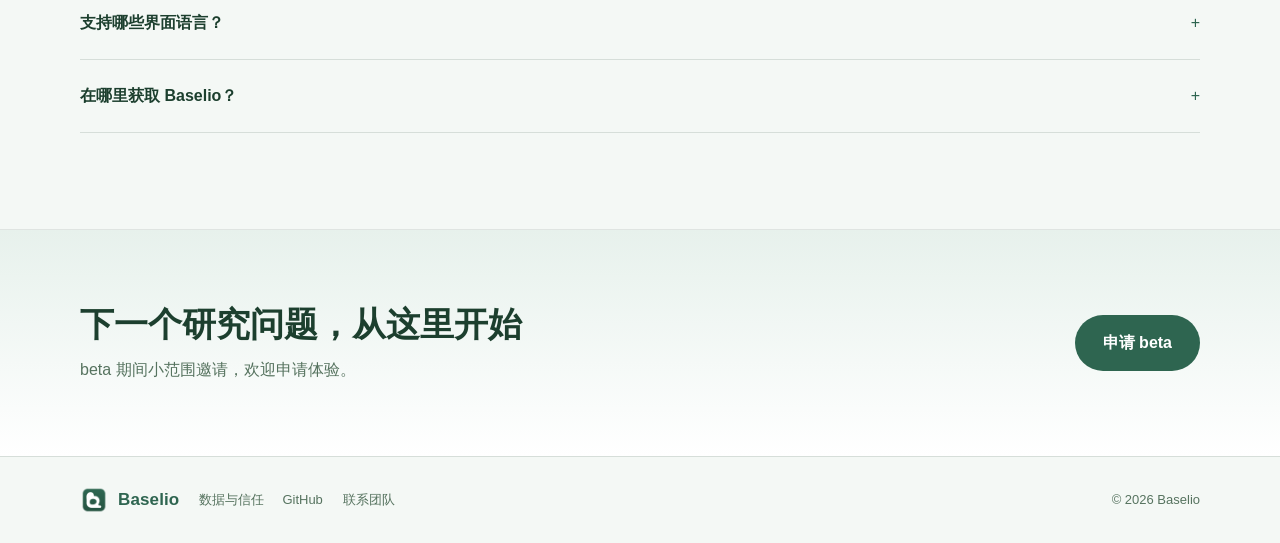
==== commit 43769482: "Review release, unify contact email and correct Pages target" ====
--- a/public/index.html
+++ b/public/index.html
@@ -91,9 +91,7 @@
         <div class="wrap">
           <p class="eyebrow" data-i18n="cap.eyebrow">产品能力</p>
           <h2 data-i18n="cap.title">为真实的研究工作而构建</h2>
-          <p class="section-lede" data-i18n="cap.lede">
-            让分散的资料、决策与产出，在同一个研究项目中衔接。
-          </p>
+          <p class="section-lede" data-i18n="cap.lede">让资料、方法与产出在同一项目中衔接。体验范围以获邀版本、运行环境与实际输出为准。</p>
           <div class="grid grid-3">
             <article class="card">
               <span class="card-num">01</span>
@@ -112,9 +110,7 @@
             <article class="card">
               <span class="card-num">03</span>
               <h3 data-i18n="cap.3.title">结果回到数据与代码</h3>
-              <p data-i18n="cap.3.body">
-                在本机 Python / R 环境执行并保存真实输出；发送前有隐私门禁，命中疑似患者信息就拦下。无法执行时明确说明。
-              </p>
+              <p data-i18n="cap.3.body">在已配置的本机 Python / R 环境分析并保留实际输出。发送前检查并非绝对保证；无法执行时，草稿不能被当作分析结果。</p>
             </article>
             <article class="card">
               <span class="card-num">04</span>
@@ -214,9 +210,7 @@
             </article>
             <article class="card card-plain">
               <h3 data-i18n="trust.3.title">发送前先过隐私门禁</h3>
-              <p data-i18n="trust.3.body">
-                发出的内容先在本地扫描，命中疑似患者信息就拦下不发送；外发只走固定域名清单。桌面运行不等于全程离线，机构要求仍需核实。
-              </p>
+              <p data-i18n="trust.3.body">产品提供发送前检查与限制，但不能保证识别全部患者信息。桌面运行不等于全程离线；使用前仍需确认外部连接配置，并遵守机构的数据处理要求。</p>
             </article>
           </div>
           <aside class="evidence-note">
@@ -254,9 +248,7 @@
             </details>
             <details>
               <summary data-i18n="faq.3.q">数据是否都留在本机？</summary>
-              <p data-i18n="faq.3.a">
-                不能仅凭桌面应用作此保证。发送前会先做隐私检查，命中疑似患者信息就不发送；外发只走固定域名清单。请仍按机构要求判断能否外发。
-              </p>
+              <p data-i18n="faq.3.a">不能仅凭桌面应用作此保证。产品有发送前检查与限制，但不能保证识别全部敏感信息；外部连接与数据外发仍需按机构要求审核。</p>
             </details>
             <details>
               <summary data-i18n="faq.4.q">可以用手机吗？</summary>
@@ -301,7 +293,8 @@
           <a href="trust.html" data-i18n="nav.trust">数据与信任</a>
           <a href="https://github.com/chenglei1479-rgb/hph-health" target="_blank" rel="noopener noreferrer">GitHub</a>
         </nav>
-        <p class="copyright">© 2026 Baselio</p>
+        <a href="mailto:chenglei1479@gmail.com" data-i18n="contact">联系团队</a>
+<p class="copyright">© 2026 Baselio</p>
       </div>
     </footer>
 
